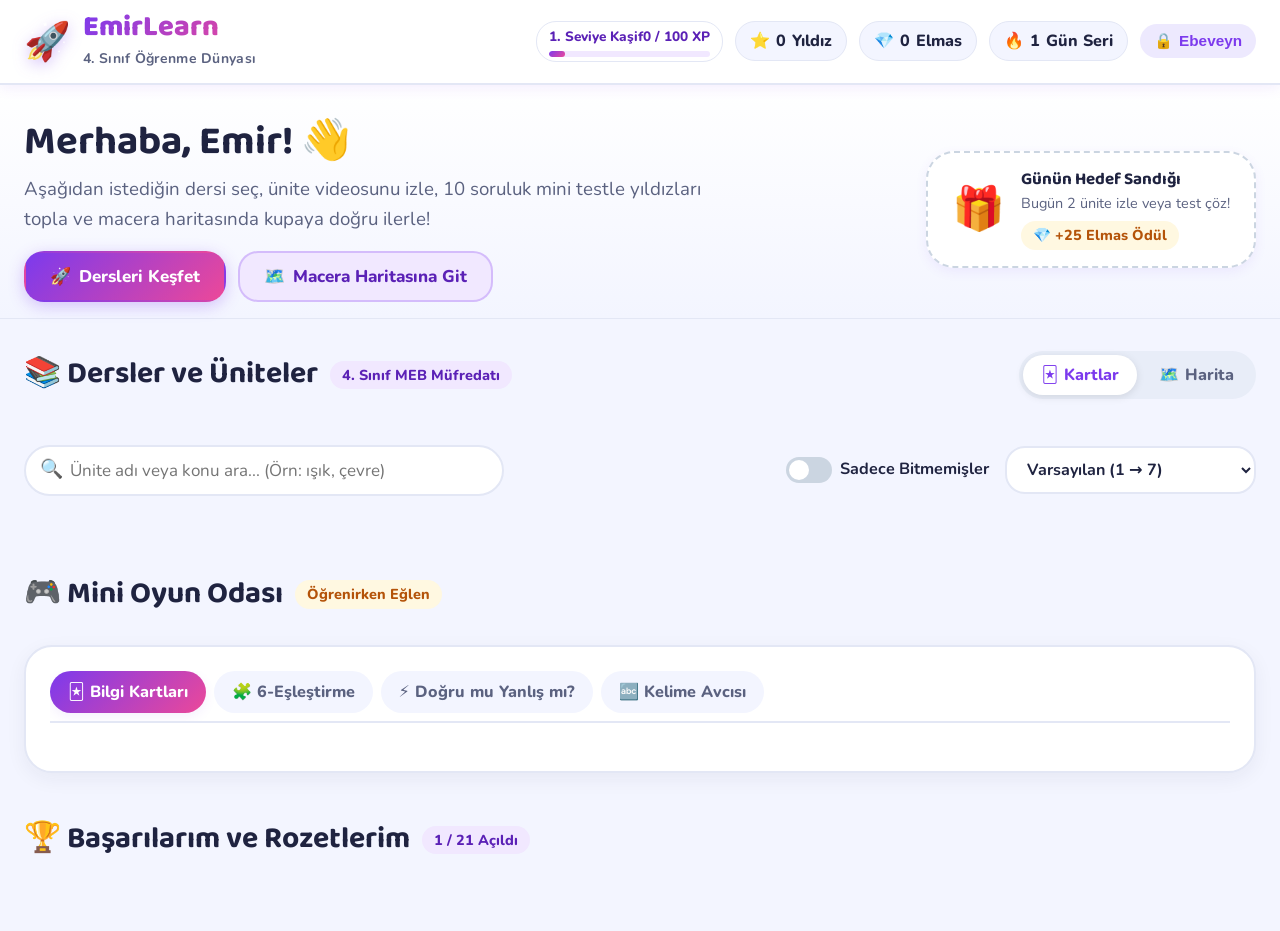
==== index.html @ d43d8d72 "emir" ====
<!DOCTYPE html>
<html lang="tr">
<head>
  <meta charset="UTF-8" />
  <meta name="viewport" content="width=device-width, initial-scale=1.0, viewport-fit=cover" />
  <meta name="description" content="EmirLearn — 4. Sınıf Türkçe Çocuk Eğitim Platformu. Sosyal Bilgiler, Türkçe, Matematik, Fen Bilimleri kapsamlı MEB ünite videoları, mini testler ve macera haritası." />
  <title>EmirLearn 🚀 — Emir'in Eğitim Dünyası</title>

  <!-- PWA Manifest & Renk -->
  <link rel="manifest" href="manifest.webmanifest" />
  <meta name="theme-color" content="#7C3AED" />

  <!-- Google Fonts: Baloo 2 (Başlıklar) & Nunito (Gövde) -->
  <link rel="preconnect" href="https://fonts.googleapis.com" />
  <link rel="preconnect" href="https://fonts.gstatic.com" crossorigin />
  <link href="https://fonts.googleapis.com/css2?family=Baloo+2:wght@600;700;800&family=Nunito:wght@400;600;700;800;900&display=swap" rel="stylesheet" />

  <!-- Tasarım Sistemi Stili -->
  <link rel="stylesheet" href="style.css" />
</head>
<body data-ders="sosyal">

  <!-- ======================================================================
       1. ÜST BAŞLIK (HEADER) & GAMIFICATION BAR
       ====================================================================== -->
  <header class="ana-header">
    <div class="header-govde">
      <!-- Logo -->
      <div class="logo-alani" onclick="window.scrollTo({top:0, behavior:'smooth'})" role="button" tabindex="0" aria-label="EmirLearn Ana Sayfa">
        <span class="logo-ikon">🚀</span>
        <div>
          <span class="logo-baslik">EmirLearn</span>
          <span class="logo-alt">4. Sınıf Öğrenme Dünyası</span>
        </div>
      </div>

      <!-- Gamification Durum Rozetleri -->
      <div class="header-istatistikler">
        <!-- Seviye & XP Çubuğu -->
        <div class="seviye-bar-kapsul" id="seviyeBarKapsul" title="Seviye İlerlemen">
          <div class="seviye-metin-satiri">
            <span id="seviyeUnvan">1. Seviye Kaşif</span>
            <span id="xpGosterge">0 / 100 XP</span>
          </div>
          <div class="seviye-bar-iz">
            <div class="seviye-bar-dolgu" id="seviyeBarDolgu" style="width: 10%;"></div>
          </div>
        </div>

        <!-- Yıldız Sayacı -->
        <div class="stat-kapsul" title="Kazanılan Toplam Yıldızlar">
          <span style="color:var(--altin);">⭐</span>
          <span id="toplamYildizSayisi">0</span>
          <span>Yıldız</span>
        </div>

        <!-- Elmas Sayacı -->
        <div class="stat-kapsul" title="Harcanabilir Elmaslar">
          <span>💎</span>
          <span id="toplamElmasSayisi">0</span>
          <span>Elmas</span>
        </div>

        <!-- Günlük Seri -->
        <div class="stat-kapsul" title="Günlük Çalışma Serisi">
          <span>🔥</span>
          <span id="gunlukSeriSayisi">1</span>
          <span>Gün Seri</span>
        </div>

        <!-- Ebeveyn Paneli Giriş Butonu -->
        <button class="ebeveyn-giris-btn" onclick="openParentModal()" title="Ebeveyn Kontrol Paneli" aria-label="Ebeveyn Paneli">
          <span>🔒</span>
          <span>Ebeveyn</span>
        </button>
      </div>
    </div>
  </header>

  <!-- ======================================================================
       2. HERO BÖLÜMÜ & GÜNLÜK HEDEF SANDIĞI
       ====================================================================== -->
  <section class="hero-alani">
    <div class="hero-govde">
      <div class="hero-metinler">
        <h1>Merhaba, <span id="cocukSelamAdi">Emir</span>! 👋</h1>
        <p>Aşağıdan istediğin dersi seç, ünite videosunu izle, 10 soruluk mini testle yıldızları topla ve macera haritasında kupaya doğru ilerle!</p>
        <div class="hero-aksiyonlar">
          <button class="btn btn-birincil" onclick="scollToUnitsSection()">
            <span>🚀</span> <span>Dersleri Keşfet</span>
          </button>
          <button class="btn btn-ikincil" onclick="toggleMapCardsView('harita')">
            <span>🗺️</span> <span>Macera Haritasına Git</span>
          </button>
        </div>
      </div>

      <!-- Günlük Hedef Sandığı -->
      <div class="gunluk-sandik-karti" onclick="claimDailyChest()" title="Günlük Hedef: 2 Ünite Tamamla!">
        <div class="sandik-ikon" id="sandikIkonu">🎁</div>
        <div class="sandik-bilgi">
          <h4>Günün Hedef Sandığı</h4>
          <p id="sandikDurumMetni">Bugün 2 ünite izle veya test çöz!</p>
          <div class="rozet rozet-altin" style="margin-top:6px;">
            <span>💎 +25 Elmas Ödül</span>
          </div>
        </div>
      </div>
    </div>
  </section>

  <!-- ======================================================================
       3. DERSLER VE ÜNİTELER BÖLÜMÜ (KARTLAR & MACERA HARİTASI)
       ====================================================================== -->
  <main class="dersler-bolumu" id="derslerBolumu">
    <!-- Başlık ve Görünüm Değiştirici (Segmented Control) -->
    <div class="bolum-baslik-satiri">
      <div class="baslik-sol">
        <h2>📚 Dersler ve Üniteler</h2>
        <span class="rozet rozet-marka">4. Sınıf MEB Müfredatı</span>
      </div>

      <!-- Görünüm Değiştirici: 🃏 Kartlar | 🗺️ Harita -->
      <div class="segment-kontrol" role="tablist" aria-label="Görünüm Seçici">
        <button class="segment-btn aktif" id="viewBtnKartlar" onclick="toggleMapCardsView('kartlar')" role="tab" aria-selected="true">
          <span>🃏</span> <span>Kartlar</span>
        </button>
        <button class="segment-btn" id="viewBtnHarita" onclick="toggleMapCardsView('harita')" role="tab" aria-selected="false">
          <span>🗺️</span> <span>Harita</span>
        </button>
      </div>
    </div>

    <!-- Filtreler ve Arama Satırı -->
    <div class="filtre-ve-arama-bari">
      <!-- Ders Filtre Çipleri (Eşit boy, yatay kaydırmalı) -->
      <div class="ders-cipleri-sarmal" id="dersCipleriSarmal" role="radiogroup" aria-label="Ders Seçimi">
        <!-- Dinamik JS çipleri eklenecek -->
      </div>

      <!-- Arama Kutusu, Bitmemişler Toggle'ı ve Sıralama -->
      <div class="arama-ve-ekstra-satir">
        <!-- Arama Kutusu (Türkçe Karakter Duyarsız) -->
        <div class="arama-kutusu-sarmal">
          <span class="arama-ikonu">🔍</span>
          <input type="text" id="aramaKutusu" class="arama-kutusu" placeholder="Ünite adı veya konu ara... (Örn: ışık, çevre)" aria-label="Ünite ara" oninput="handleSearchInput(this.value)" />
        </div>

        <div class="filtre-secenekleri-sag">
          <!-- "Sadece Bitmemişler" Toggle Anahtarı -->
          <label class="toggle-etiket" for="sadeceBitmemislerToggle">
            <span class="toggle-anahtar">
              <input type="checkbox" id="sadeceBitmemislerToggle" onchange="handleUnfinishedToggle(this.checked)" />
              <span class="toggle-kaydirak"></span>
            </span>
            <span>Sadece Bitmemişler</span>
          </label>

          <!-- Sıralama Seçici -->
          <select class="siralama-secici" id="siralamaSecici" onchange="handleSortChange(this.value)" aria-label="Sıralama">
            <option value="varsayilan">Varsayılan (1 → 7)</option>
            <option value="onerilen">Önerilen (Devam Edenler)</option>
          </select>
        </div>
      </div>
    </div>

    <!-- GÖRÜNÜM 1: ÜNİTE KARTLARI IZGARASI (GRID) -->
    <div class="unite-kartlari-grid" id="uniteKartlariGrid" role="region" aria-label="Ünite Kartları">
      <!-- JS createMasterUnitCard ile dinamik oluşturulur -->
    </div>

    <!-- Arama / Filtre Sonuçsuz Durumu (Boş Ekran) -->
    <div id="bosSonucAlani" style="display:none; text-align:center; padding:60px 20px; background:#FFFFFF; border-radius:var(--r-lg); border:2px dashed var(--cizgi);">
      <div style="font-size:4rem; margin-bottom:12px;">🦁</div>
      <h3 style="margin-bottom:8px;">Bu aramada ünite bulunamadı</h3>
      <p style="color:var(--metin-ikincil); margin-bottom:16px;">Başka bir kelime deneyebilir veya filtreleri temizleyebilirsin 🔍</p>
      <button class="btn btn-ikincil" onclick="resetFilters()">Filtreleri Temizle</button>
    </div>

    <!-- GÖRÜNÜM 2: MACERA HARİTASI (KOMUT 3 ÖĞRENME YOLU) -->
    <div class="macera-haritasi-kapsayici" id="maceraHaritasiKapsayici" style="display:none;" role="region" aria-label="Macera Haritası">
      <div id="haritaYolIcerik">
        <!-- SVG kıvrımlı yol ve 72px checkpointler JS ile oluşturulur -->
      </div>
      <!-- Erişilebilirlik Ekran Okuyucu Listesi -->
      <ol class="sr-only" id="haritaErisilebilirListe"></ol>
    </div>
  </main>

  <!-- ======================================================================
       4. OYUN ODASI BÖLÜMÜ (KOMUT 7 MİNİ OYUNLAR)
       ====================================================================== -->
  <section class="dersler-bolumu" id="oyunOdasiBolumu" style="padding-top:0;">
    <div class="bolum-baslik-satiri">
      <div class="baslik-sol">
        <h2>🎮 Mini Oyun Odası</h2>
        <span class="rozet rozet-altin">Öğrenirken Eğlen</span>
      </div>
    </div>

    <div class="oyun-odasi-kapsayici">
      <div class="oyun-sekmeleri" role="tablist">
        <button class="oyun-sekme-btn aktif" onclick="switchGameTab('flashcards')">🃏 Bilgi Kartları</button>
        <button class="oyun-sekme-btn" onclick="switchGameTab('matching')">🧩 6-Eşleştirme</button>
        <button class="oyun-sekme-btn" onclick="switchGameTab('blitz')">⚡ Doğru mu Yanlış mı?</button>
        <button class="oyun-sekme-btn" onclick="switchGameTab('word')">🔤 Kelime Avcısı</button>
      </div>

      <div id="oyunAlaniIcerik">
        <!-- Dinamik Oyun Arayüzü -->
      </div>
    </div>
  </section>

  <!-- ======================================================================
       5. ROZETLERİM BÖLÜMÜ (KOMUT 6 21 TOPLANABİLİR ROZET)
       ====================================================================== -->
  <section class="rozetler-bolumu" id="rozetlerBolumu">
    <div class="bolum-baslik-satiri">
      <div class="baslik-sol">
        <h2>🏆 Başarılarım ve Rozetlerim</h2>
        <span class="rozet rozet-marka"><span id="kazanilanRozetSayisi">1</span> / 21 Açıldı</span>
      </div>
    </div>
    <div class="rozetler-grid" id="rozetlerGrid">
      <!-- 21 rozet JS ile dinamik render edilir -->
    </div>
  </section>

  <!-- ======================================================================
       6. SİNEMA VİDEO MODALİ (KOMUT 4 SINIF / SİNEMA ATMOSFERİ)
       ====================================================================== -->
  <div id="sinemaModalBackdrop" class="sinema-modal-backdrop" onclick="handleSinemaBackdropClick(event)" role="dialog" aria-modal="true" aria-labelledby="sinemaBaslik">
    <div class="sinema-kart-konteyner" onclick="event.stopPropagation()">
      <!-- Nötr 48px Kapatma Butonu (Çarpı) -->
      <button class="sinema-kapat-butonu-48" onclick="closeSinemaModal()" title="Kapat (ESC)" aria-label="Videoyu Kapat">✕</button>

      <!-- Üst Bilgi Başlığı -->
      <div class="sinema-ust-bilgi">
        <span class="rozet rozet-ders" id="sinemaDersTag">Ders</span>
        <h3 id="sinemaBaslik">1. Ünite Master Videosu</h3>
      </div>

      <!-- Video Oynatıcı Alanı -->
      <div class="sinema-video-sarmal" id="sinemaVideoSarmal">
        <video id="sinemaVideoEl" class="sinema-video-el" playsinline preload="metadata">
          <source id="sinemaVideoSource" src="" type="video/mp4" />
          Tarayıcınız video oynatmayı desteklemiyor.
        </video>

        <!-- Video Hazırlanıyor Ekranı -->
        <div id="videoHazirlaniyorKutusu" style="display:none; position:absolute; inset:0; background:#0F172A; color:#FFFFFF; display:flex; flex-direction:column; align-items:center; justify-content:center; text-align:center; padding:24px;">
          <div style="font-size:3rem; margin-bottom:12px;">🎬</div>
          <h3>12-13 Dakikalık Kapsamlı Master Video Hazırlanıyor!</h3>
          <p style="color:#94A3B8; max-width:480px; margin-top:8px;">Bu ünitenin tüm konularını baştan sona anlatan MEB müfredatına tam uyumlu master video yakında burada olacak.</p>
        </div>
      </div>

      <!-- HTML5 Özel Video Kontrolleri -->
      <div class="ozel-video-kontrolleri" id="ozelVideoKontrolleri">
        <div class="video-ilerleme-hatti" id="videoIlerlemeHatti" onclick="handleVideoSeek(event)">
          <div class="video-ilerleme-dolu" id="videoIlerlemeDolu"></div>
        </div>

        <div class="video-buton-satiri">
          <div class="video-sol-kontroller">
            <button class="video-btn" id="btnVideoPlayPause" onclick="toggleVideoPlay()" title="Oynat / Duraklat (Boşluk)">▶</button>
            <button class="video-btn" onclick="seekVideoRelative(-10)" title="10 Saniye Geri (←)">↺ 10s</button>
            <button class="video-btn" onclick="seekVideoRelative(10)" title="10 Saniye İleri (→)">↻ 10s</button>
            <span class="video-zaman-gostergesi" id="videoZamanGostergesi">00:00 / 00:00</span>
          </div>

          <div class="video-sag-kontroller">
            <select class="video-hiz-secici" id="videoHizSecici" onchange="changeVideoSpeed(this.value)" title="Oynatma Hızı">
              <option value="0.75">0.75x</option>
              <option value="1.0" selected>1.0x</option>
              <option value="1.25">1.25x</option>
              <option value="1.5">1.5x</option>
            </select>
            <button class="video-btn" id="btnVideoMute" onclick="toggleVideoMute()" title="Sesi Aç / Kapat (M)">🔊</button>
            <button class="video-btn" onclick="toggleVideoFullscreen()" title="Tam Ekran (F)">⛶</button>
          </div>
        </div>
      </div>

      <!-- Bölüm Çipleri (📌 Bu videoda:) -->
      <div class="sinema-bolum-cipleri" id="sinemaBolumCipleri">
        <span class="bolum-etiket">📌 Bu videoda:</span>
        <div id="bolumCipleriListesi" style="display:flex; gap:6px;"></div>
      </div>

      <!-- 20 Dakika Göz Molası Uyarısı (Gerektiğinde Görünür) -->
      <div class="goz-molasi-uyarisi" id="gozMolasiUyarisi" style="display:none;">
        <span>👀 Emir, 20 dakikadır video izliyorsun! Gözlerini 20 saniye dinlendirmek için uzaklara bakmak ister misin?</span>
        <button class="btn btn-ucuncul" style="padding:4px 10px; min-height:32px;" onclick="dismissEyeBreak()">Tamam, Dinlendirdim</button>
      </div>

      <!-- %90 İzleme Eşiğinde Açılan "🎉 Şimdi Sıra Sende!" Aksiyon Paneli -->
      <div class="simdi-sira-sende-paneli" id="simdiSiraSendePaneli" style="display:none;">
        <div class="sira-sende-sol">
          <div style="font-size:2rem;">🎉</div>
          <div>
            <h4>Tebrikler Emir! Ünite Videosunu Tamamladın! (+20 XP)</h4>
            <p>Şimdi öğrendiklerini pekiştirmek için mini teste katıl ve yıldızları topla!</p>
          </div>
        </div>
        <div class="sira-sende-butonlar">
          <button class="btn btn-birincil" onclick="launchPostVideoQuiz()" style="background:linear-gradient(135deg, #10B981, #059669);">
            <span>⚡</span> <span>10 Soruluk Mini Test</span>
          </button>
          <button class="btn btn-ikincil" onclick="restartVideoPlay()">
            <span>↻</span> <span>Tekrar İzle</span>
          </button>
        </div>
      </div>

      <!-- İNTERAKTİF TEST VE QUIZ ALANI (Aynı modal içinde video bitince veya test butonuna basınca açılır) -->
      <div class="quiz-alani-sarmal" id="sinemaQuizAlani" style="display:none;">
        <!-- Segmentli 10 Soruluk İlerleme Çubuğu -->
        <div class="quiz-segmentli-bar" id="quizSegmentliBar">
          <!-- 10 nokta JS ile oluşturulur -->
        </div>

        <div style="display:flex; justify-content:space-between; align-items:center;">
          <span class="rozet rozet-ders" id="quizSoruSayacPill">Soru 1 / 10</span>
          <span class="rozet rozet-altin" id="quizPuanRozet">⭐ 0 Yıldız</span>
        </div>

        <!-- Aktif Soru Kartı -->
        <div class="quiz-soru-karti" id="quizAktifSoruKarti">
          <div class="soru-metin-alani" id="quizSoruMetni">Soru Yükleniyor...</div>

          <!-- Pixar 3D Soru Görseli (Varsa) -->
          <div id="quizGorselSarmal" style="display:none;">
            <img src="" id="quizPixarImg" alt="Soru Görseli" class="soru-pixar-gorsel" />
          </div>

          <!-- Çoktan Seçmeli Seçenekler (≥64px Kartlar) -->
          <div class="quiz-secenekler-grid" id="quizSeceneklerGrid"></div>

          <!-- "Kontrol Et" Buton Satırı -->
          <div class="quiz-onay-satiri">
            <button class="btn btn-birincil" id="btnQuizKontrolEt" onclick="confirmSelectedOption()" disabled>
              <span>✓</span> <span>Kontrol Et</span>
            </button>
          </div>

          <!-- Pedagojik Sesli ve Yazılı Geri Bildirim Bandı -->
          <div class="pedagojik-geribildirim-bandi" id="quizGeriBildirimBandi" style="display:none;">
            <div class="geribildirim-baslik-satiri">
              <strong id="geribildirimBaslik">Harika Bildin! 🎉</strong>
              <div class="ses-dalgasi-kutusu" id="sesDalgasiKutusu" style="display:none;" title="Öğretmen Açıklıyor">
                <span class="ses-dalgasi-cubuk"></span>
                <span class="ses-dalgasi-cubuk"></span>
                <span class="ses-dalgasi-cubuk"></span>
              </div>
            </div>
            <p class="geribildirim-aciklama" id="geribildirimAciklamaMetni">Gerekçeli açıklama metni...</p>
            <div style="display:flex; justify-content:flex-end; margin-top:8px;">
              <button class="btn btn-birincil" onclick="nextQuizStep()">Sonraki Soru →</button>
            </div>
          </div>
        </div>

        <!-- Test Sonuç & Skor Ekranı -->
        <div class="quiz-skor-karti" id="quizSonucSkorKarti" style="display:none;">
          <div class="skor-kupasi">🏆</div>
          <h2 id="skorKartiBaslik">Muhteşemsin Emir!</h2>
          <p id="skorKartiOzet" style="font-size:1.1rem; color:var(--metin-ikincil);">10 sorudan 10 tanesini doğru bildin!</p>
          
          <div class="yildiz-odulleri-satiri" id="skorYildizDizisi">
            <span class="yildiz-parlak">⭐</span>
            <span class="yildiz-parlak">⭐</span>
            <span class="yildiz-parlak">⭐</span>
          </div>

          <div style="display:flex; gap:12px; margin-top:12px; flex-wrap:wrap; justify-content:center;">
            <div class="rozet rozet-altin" style="font-size:1rem; padding:8px 16px;">
              <span>⭐ +<span id="odulYildizSayisi">10</span> Yıldız</span>
            </div>
            <div class="rozet rozet-marka" style="font-size:1rem; padding:8px 16px;">
              <span>💎 +<span id="odulElmasSayisi">20</span> Elmas</span>
            </div>
          </div>

          <div style="display:flex; gap:12px; margin-top:20px; flex-wrap:wrap; justify-content:center;">
            <button class="btn btn-birincil" id="btnYanlislariTekrarCoz" onclick="retryQuizWrongOnly()" style="display:none;">
              <span>🔁</span> <span>Yanlışlarımı Tekrar Çöz</span>
            </button>
            <button class="btn btn-ikincil" onclick="restartFullQuiz()">
              <span>↻</span> <span>Testi Baştan Çöz</span>
            </button>
            <button class="btn btn-ucuncul" onclick="closeSinemaModal()">
              <span>✕</span> <span>Tamamla ve Kapat</span>
            </button>
          </div>
        </div>
      </div>
    </div>
  </div>

  <!-- ======================================================================
       7. EBEVEYN KONTROL PANELİ MODALİ (KOMUT 8)
       ====================================================================== -->
  <div id="ebeveynModalBackdrop" class="ebeveyn-modal-backdrop" style="display:none;" onclick="handleParentBackdropClick(event)">
    <div class="ebeveyn-panel-kart" onclick="event.stopPropagation()">
      <button class="sinema-kapat-butonu-48" onclick="closeParentModal()" title="Kapat">✕</button>

      <!-- PIN Giriş Ekranı -->
      <div id="ebeveynPinEkrani" class="pin-giris-sarmal">
        <div style="font-size:3rem;">🔒</div>
        <h3>Ebeveyn Kontrol Girişi</h3>
        <p style="color:var(--metin-ikincil); font-size:0.9rem;">Lütfen 4 haneli ebeveyn güvenlik şifresini tuşlayın (Varsayılan: 1234):</p>
        
        <div class="pin-noktalar-satiri">
          <div class="pin-nokta" id="pinNokta1"></div>
          <div class="pin-nokta" id="pinNokta2"></div>
          <div class="pin-nokta" id="pinNokta3"></div>
          <div class="pin-nokta" id="pinNokta4"></div>
        </div>

        <div class="pin-tus-takimi">
          <button class="pin-tus" onclick="handlePinKey('1')">1</button>
          <button class="pin-tus" onclick="handlePinKey('2')">2</button>
          <button class="pin-tus" onclick="handlePinKey('3')">3</button>
          <button class="pin-tus" onclick="handlePinKey('4')">4</button>
          <button class="pin-tus" onclick="handlePinKey('5')">5</button>
          <button class="pin-tus" onclick="handlePinKey('6')">6</button>
          <button class="pin-tus" onclick="handlePinKey('7')">7</button>
          <button class="pin-tus" onclick="handlePinKey('8')">8</button>
          <button class="pin-tus" onclick="handlePinKey('9')">9</button>
          <button class="pin-tus" onclick="clearPinKey()">C</button>
          <button class="pin-tus" onclick="handlePinKey('0')">0</button>
          <button class="pin-tus" onclick="submitPin()">✓</button>
        </div>
        <p id="pinHataMesaji" style="color:var(--yumusak-hata); font-weight:700; font-size:0.85rem; display:none;">Hatalı PIN! Lütfen tekrar deneyin.</p>
      </div>

      <!-- Ebeveyn Yönetim Paneli (Giriş Başarılı Olduğunda Açılır) -->
      <div id="ebeveynPanelIcerik" style="display:none;">
        <div style="display:flex; justify-content:space-between; align-items:center; margin-bottom:16px;">
          <h2>📊 Ebeveyn Gelişim Raporu</h2>
          <button class="btn btn-ikincil" onclick="window.print()">🖨️ A4 Karne Yazdır</button>
        </div>

        <!-- Dairesel Ders İlerleme Halkaları -->
        <h4 style="margin-top:16px;">Ders Tamamlama Oranları</h4>
        <div class="ders-halkalari-grid" id="ebeveynDersHalkalari">
          <!-- JS ile doldurulur -->
        </div>

        <!-- Haftalık Çalışma Süresi Grafiği -->
        <h4 style="margin-top:20px;">Haftalık Çalışma Süresi (Dakika)</h4>
        <div class="haftalik-grafik-kutusu" id="haftalikGrafikKutusu">
          <!-- SVG Çubuk Grafik -->
        </div>

        <!-- Pekiştirilebilir Konular Listesi -->
        <h4 style="margin-top:20px;">💡 Pekiştirilebilir Konular (Yanlış Yapılanlar)</h4>
        <div id="pekistirilecekKonularListesi" style="margin-top:8px;">
          <!-- JS ile doldurulur -->
        </div>

        <!-- Süre & Güvenlik Ayarları -->
        <h4 style="margin-top:24px;">⚙️ Ekran Süresi ve Güvenlik Ayarları</h4>
        <div style="display:flex; flex-direction:column; gap:12px; margin-top:8px; background:var(--zemin); padding:16px; border-radius:var(--r-md);">
          <label style="display:flex; justify-content:space-between; align-items:center; font-weight:700;">
            <span>Günlük Süre Sınırı:</span>
            <select id="selectSureSiniri" onchange="updateParentSetting('sureSiniri', this.value)" style="padding:6px 12px; border-radius:var(--r-sm); border:1px solid var(--cizgi);">
              <option value="30">30 Dakika</option>
              <option value="45" selected>45 Dakika</option>
              <option value="60">60 Dakika</option>
              <option value="90">90 Dakika</option>
              <option value="0">Sınırsız</option>
            </select>
          </label>

          <label style="display:flex; justify-content:space-between; align-items:center; font-weight:700;">
            <span>Göz Molası Aralığı:</span>
            <select id="selectMolaAraligi" onchange="updateParentSetting('molaAraligi', this.value)" style="padding:6px 12px; border-radius:var(--r-sm); border:1px solid var(--cizgi);">
              <option value="15">Her 15 Dakikada Bir</option>
              <option value="20" selected>Her 20 Dakikada Bir</option>
              <option value="30">Her 30 Dakikada Bir</option>
            </select>
          </label>

          <label style="display:flex; justify-content:space-between; align-items:center; font-weight:700;">
            <span>Sırayla Açma Modu (Önceki ünite bitmeden sonraki kilitli):</span>
            <input type="checkbox" id="checkSiraylaAc" onchange="updateParentSetting('siraylaAc', this.checked)" />
          </label>
        </div>

        <!-- İlerleme Yedekle / Geri Yükle -->
        <div style="display:flex; gap:12px; margin-top:20px;">
          <button class="btn btn-ucuncul" onclick="exportProgressJSON()">💾 İlerlemeyi Yedekle (JSON)</button>
          <button class="btn btn-ucuncul" onclick="importProgressJSON()">📂 Yedekten Yükle</button>
        </div>
      </div>
    </div>
  </div>

  <!-- ======================================================================
       8. MOBİL ALT GEZİNTİ ÇUBUĞU (KOMUT 9: 56PX THUMB-FRIENDLY)
       ====================================================================== -->
  <nav class="mobil-alt-bar" role="navigation" aria-label="Mobil Gezinti Menüsü">
    <button class="mobil-bar-ogesi aktif" onclick="navigateToSection('dersler')" aria-label="Ana Sayfa">
      <span class="mobil-bar-ikon">🏠</span>
      <span>Dersler</span>
    </button>
    <button class="mobil-bar-ogesi" onclick="toggleMapCardsView('harita')" aria-label="Macera Haritası">
      <span class="mobil-bar-ikon">🗺️</span>
      <span>Harita</span>
    </button>
    <button class="mobil-bar-ogesi" onclick="navigateToSection('oyunlar')" aria-label="Oyun Odası">
      <span class="mobil-bar-ikon">🎮</span>
      <span>Oyunlar</span>
    </button>
    <button class="mobil-bar-ogesi" onclick="navigateToSection('rozetler')" aria-label="Başarılar">
      <span class="mobil-bar-ikon">🏆</span>
      <span>Rozetler</span>
    </button>
    <button class="mobil-bar-ogesi" onclick="openParentModal()" aria-label="Ebeveyn">
      <span class="mobil-bar-ikon">⚙️</span>
      <span>Ebeveyn</span>
    </button>
  </nav>

  <!-- Canvas Konfeti Katmanı -->
  <canvas id="konfetiKanvas" style="position:fixed; inset:0; pointer-events:none; z-index:9999; display:none;"></canvas>

  <!-- ======================================================================
       9. JAVASCRIPT BAĞLANTILARI & SERVICE WORKER
       ====================================================================== -->
  <script src="data/master-units-data.js"></script>
  <script src="data/unit-quizzes-data.js"></script>
  <script src="app.js"></script>

  <script>
    // PWA Service Worker Kaydı
    if ('serviceWorker' in navigator) {
      window.addEventListener('load', () => {
        navigator.serviceWorker.register('./sw.js').catch(() => {});
      });
    }
  </script>
</body>
</html>
---- style.css ----
/* ==========================================================================
   EmirLearn — 4. Sınıf Türkçe Çocuk Eğitim Platformu Tasarım Sistemi
   Tasarım Değişkenleri, Tipografi, Bileşenler, Modüller ve PWA Stilleri
   ========================================================================== */

/* --------------------------------------------------------------------------
   1. CSS DEĞİŞKENLERİ (:root) & TEMALAR
   -------------------------------------------------------------------------- */
:root {
  /* Marka Renkleri */
  --marka: #7C3AED;
  --marka-koyu: #5B21B6;
  --marka-acik: #F1E8FF;
  --marka-gradyan: linear-gradient(135deg, #7C3AED, #EC4899);

  /* Zemin ve Metin Renkleri */
  --zemin: #F3F5FF;
  --kart: #FFFFFF;
  --metin: #1F2340;
  --metin-ikincil: #5B6280;
  --cizgi: #E3E7F5;

  /* Sabit Ders Renkleri (Varsayılan: Sosyal) */
  --ders-ana: #FF9F1C;
  --ders-koyu: #B45309;
  --ders-acik: #FFF3E0;

  /* Durum Renkleri */
  --basari: #16A34A;
  --yumusak-hata: #FB7185;
  --altin: #FFC83D;

  /* Ölçüler & Köşe Yuvarlaklıkları */
  --r-sm: 12px;
  --r-md: 20px;
  --r-lg: 28px;
  --r-full: 999px;

  /* Boşluk Ölçeği */
  --s-4: 4px;
  --s-8: 8px;
  --s-12: 12px;
  --s-16: 16px;
  --s-24: 24px;
  --s-32: 32px;
  --s-48: 48px;

  /* Yumuşak Renkli Gölgeler */
  --golge-sm: 0 4px 12px rgba(124, 58, 237, 0.08);
  --golge-md: 0 8px 24px rgba(124, 58, 237, 0.12);
  --golge-lg: 0 16px 40px rgba(124, 58, 237, 0.18);
  --golge-kart: 0 6px 20px rgba(31, 35, 64, 0.06);

  /* Geçişler */
  --gecis-hizli: 150ms ease;
  --gecis-normal: 250ms cubic-bezier(0.4, 0, 0.2, 1);

  /* Tipografi */
  --font-baslik: 'Baloo 2', ui-rounded, 'Segoe UI', system-ui, -apple-system, sans-serif;
  --font-govde: 'Nunito', ui-rounded, 'Segoe UI', system-ui, -apple-system, sans-serif;
}

/* Ders Teması Özelleştirmeleri (data-ders özniteliği) */
[data-ders="sosyal"],
.ders-tema-sosyal {
  --ders-ana: #FF9F1C;
  --ders-koyu: #B45309;
  --ders-acik: #FFF3E0;
}

[data-ders="turkce"],
.ders-tema-turkce {
  --ders-ana: #F43F5E;
  --ders-koyu: #BE123C;
  --ders-acik: #FFE4E9;
}

[data-ders="matematik"],
.ders-tema-matematik {
  --ders-ana: #3B82F6;
  --ders-koyu: #1D4ED8;
  --ders-acik: #E0EDFF;
}

[data-ders="fen"],
.ders-tema-fen {
  --ders-ana: #10B981;
  --ders-koyu: #047857;
  --ders-acik: #DDF8EC;
}

/* --------------------------------------------------------------------------
   2. TEMEL SIFIRLAMA & TİPOGRAFİ
   -------------------------------------------------------------------------- */
*, *::before, *::after {
  box-sizing: border-box;
  margin: 0;
  padding: 0;
}

html {
  font-size: 17px;
  scroll-behavior: smooth;
  -webkit-text-size-adjust: 100%;
}

body {
  font-family: var(--font-govde);
  font-size: 1rem;
  line-height: 1.6;
  color: var(--metin);
  background-color: var(--zemin);
  min-height: 100vh;
  display: flex;
  flex-direction: column;
  overflow-x: hidden;
}

h1, h2, h3, h4, h5, h6 {
  font-family: var(--font-baslik);
  font-weight: 700;
  line-height: 1.25;
  color: var(--metin);
}

h1 { font-size: 40px; }
h2 { font-size: 30px; }
h3 { font-size: 22px; }
h4 { font-size: 18px; }

p {
  margin-bottom: var(--s-8);
  font-size: 1rem;
  color: var(--metin);
}

a {
  color: var(--marka);
  text-decoration: none;
  transition: color var(--gecis-hizli);
}

img, video {
  max-width: 100%;
  display: block;
}

/* Erişilebilir Odak Halkası (:focus-visible) */
:focus-visible {
  outline: 3px solid var(--marka);
  outline-offset: 2px;
  border-radius: var(--r-sm);
}

/* --------------------------------------------------------------------------
   3. TEK TİP BİLEŞENLER (BUTONLAR, ROZETLER, KARTLAR)
   -------------------------------------------------------------------------- */

/* Buton Ailesi — min yükseklik 48px, dokunmatik dostu */
.btn {
  display: inline-flex;
  align-items: center;
  justify-content: center;
  gap: var(--s-8);
  min-height: 48px;
  padding: var(--s-12) var(--s-24);
  font-family: var(--font-govde);
  font-size: 1rem;
  font-weight: 800;
  border-radius: var(--r-md);
  border: 2px solid transparent;
  cursor: pointer;
  user-select: none;
  text-align: center;
  transition: transform var(--gecis-hizli), box-shadow var(--gecis-hizli), background var(--gecis-hizli);
}

.btn:hover:not(:disabled) {
  transform: translateY(-2px);
}

.btn:active:not(:disabled) {
  transform: scale(0.97);
}

.btn:disabled {
  opacity: 0.55;
  cursor: not-allowed;
  transform: none;
}

/* Birincil Buton: Gradyan dolgulu */
.btn-birincil {
  background: var(--marka-gradyan);
  color: #FFFFFF;
  box-shadow: 0 4px 16px rgba(124, 58, 237, 0.28);
}
.btn-birincil:hover:not(:disabled) {
  box-shadow: 0 8px 24px rgba(124, 58, 237, 0.40);
}

/* İkincil Buton: Açık zemin + yumuşak çerçeve */
.btn-ikincil {
  background: var(--marka-acik);
  color: var(--marka-koyu);
  border-color: rgba(124, 58, 237, 0.25);
}
.btn-ikincil:hover:not(:disabled) {
  background: #E9DCFF;
  border-color: var(--marka);
}

/* Üçüncül Buton: Yalnız metin */
.btn-ucuncul {
  background: transparent;
  color: var(--metin-ikincil);
}
.btn-ucuncul:hover:not(:disabled) {
  background: rgba(31, 35, 64, 0.05);
  color: var(--metin);
}

/* Ders Renkli Birincil Buton */
.btn-ders {
  background: var(--ders-ana);
  color: #FFFFFF;
  box-shadow: 0 4px 14px rgba(0, 0, 0, 0.12);
}
.btn-ders:hover:not(:disabled) {
  filter: brightness(1.08);
}

/* Rozetler (Pills) */
.rozet {
  display: inline-flex;
  align-items: center;
  gap: var(--s-4);
  padding: 4px 12px;
  font-family: var(--font-govde);
  font-size: 0.85rem;
  font-weight: 800;
  border-radius: var(--r-full);
  line-height: 1.4;
}

.rozet-marka {
  background: var(--marka-acik);
  color: var(--marka-koyu);
}

.rozet-ders {
  background: var(--ders-acik);
  color: var(--ders-koyu);
  border: 1px solid rgba(0, 0, 0, 0.06);
}

.rozet-altin {
  background: #FFF8E1;
  color: #B45309;
}

.rozet-basari {
  background: #DDF8EC;
  color: var(--basari);
}

/* Segmented Kontrol (Kartlar | Harita) */
.segment-kontrol {
  display: inline-flex;
  background: #E8EDF8;
  padding: 4px;
  border-radius: var(--r-full);
  gap: 4px;
}

.segment-btn {
  display: inline-flex;
  align-items: center;
  gap: 6px;
  padding: 8px 18px;
  font-family: var(--font-govde);
  font-size: 0.95rem;
  font-weight: 800;
  color: var(--metin-ikincil);
  background: transparent;
  border: none;
  border-radius: var(--r-full);
  cursor: pointer;
  transition: all var(--gecis-hizli);
  min-height: 40px;
}

.segment-btn.aktif {
  background: #FFFFFF;
  color: var(--marka);
  box-shadow: 0 2px 8px rgba(0, 0, 0, 0.1);
}

/* --------------------------------------------------------------------------
   4. ÜST BAŞLIK (HEADER) & GAMIFICATION BAR
   -------------------------------------------------------------------------- */
.ana-header {
  background: #FFFFFF;
  border-bottom: 2px solid var(--cizgi);
  position: sticky;
  top: 0;
  z-index: 100;
  box-shadow: var(--golge-sm);
}

.header-govde {
  max-width: 1280px;
  margin: 0 auto;
  padding: var(--s-12) var(--s-24);
  display: flex;
  align-items: center;
  justify-content: space-between;
  gap: var(--s-16);
}

.logo-alani {
  display: flex;
  align-items: center;
  gap: var(--s-12);
  cursor: pointer;
}

.logo-ikon {
  font-size: 2.2rem;
  line-height: 1;
  filter: drop-shadow(0 4px 8px rgba(124, 58, 237, 0.3));
  transition: transform var(--gecis-normal);
}
.logo-alani:hover .logo-ikon {
  transform: rotate(15deg) scale(1.1);
}

.logo-baslik {
  font-family: var(--font-baslik);
  font-size: 1.7rem;
  font-weight: 800;
  background: var(--marka-gradyan);
  -webkit-background-clip: text;
  -webkit-text-fill-color: transparent;
  display: block;
  line-height: 1.1;
}

.logo-alt {
  font-size: 0.82rem;
  font-weight: 700;
  color: var(--metin-ikincil);
  letter-spacing: 0.3px;
}

/* Gamification İstatistikleri (Seviye, XP, Yıldız, Elmas, Seri) */
.header-istatistikler {
  display: flex;
  align-items: center;
  gap: var(--s-12);
  flex-wrap: wrap;
}

.stat-kapsul {
  display: flex;
  align-items: center;
  gap: 6px;
  background: var(--zemin);
  border: 1px solid var(--cizgi);
  padding: 6px 14px;
  border-radius: var(--r-full);
  font-weight: 800;
  font-size: 0.95rem;
  color: var(--metin);
  min-height: 40px;
  cursor: default;
  transition: transform var(--gecis-hizli);
}
.stat-kapsul:hover {
  transform: translateY(-1px);
}

.seviye-bar-kapsul {
  display: flex;
  flex-direction: column;
  gap: 3px;
  min-width: 140px;
  background: #FFFFFF;
  padding: 4px 12px;
  border-radius: var(--r-md);
  border: 1px solid var(--cizgi);
}

.seviye-metin-satiri {
  display: flex;
  justify-content: space-between;
  font-size: 0.8rem;
  font-weight: 800;
  color: var(--marka-koyu);
}

.seviye-bar-iz {
  width: 100%;
  height: 6px;
  background: var(--marka-acik);
  border-radius: var(--r-full);
  overflow: hidden;
}

.seviye-bar-dolgu {
  height: 100%;
  background: var(--marka-gradyan);
  border-radius: var(--r-full);
  transition: width 0.4s ease;
}

.ebeveyn-giris-btn {
  background: #EDE9FE;
  color: var(--marka);
  border: none;
  padding: 8px 14px;
  border-radius: var(--r-full);
  font-weight: 800;
  font-size: 0.9rem;
  cursor: pointer;
  display: flex;
  align-items: center;
  gap: 6px;
  transition: all var(--gecis-hizli);
}
.ebeveyn-giris-btn:hover {
  background: var(--marka);
  color: #FFFFFF;
}

/* --------------------------------------------------------------------------
   5. HERO BÖLÜMÜ & GÜNLÜK HEDEF SANDIĞI
   -------------------------------------------------------------------------- */
.hero-alani {
  background: linear-gradient(180deg, #FFFFFF 0%, var(--zemin) 100%);
  padding: var(--s-32) var(--s-24) var(--s-16);
  border-bottom: 1px solid var(--cizgi);
}

.hero-govde {
  max-width: 1280px;
  margin: 0 auto;
  display: grid;
  grid-template-columns: 1fr auto;
  gap: var(--s-24);
  align-items: center;
}

.hero-metinler h1 {
  margin-bottom: var(--s-8);
  color: var(--metin);
}

.hero-metinler p {
  font-size: 1.1rem;
  color: var(--metin-ikincil);
  max-width: 680px;
  margin-bottom: var(--s-16);
}

.hero-aksiyonlar {
  display: flex;
  gap: var(--s-12);
  flex-wrap: wrap;
}

.gunluk-sandik-karti {
  background: #FFFFFF;
  border: 2px dashed #CBD5E1;
  border-radius: var(--r-lg);
  padding: var(--s-16) var(--s-24);
  display: flex;
  align-items: center;
  gap: var(--s-16);
  box-shadow: var(--golge-sm);
  cursor: pointer;
  transition: all var(--gecis-hizli);
}
.gunluk-sandik-karti:hover {
  border-color: var(--altin);
  transform: translateY(-2px);
  box-shadow: 0 8px 24px rgba(255, 200, 61, 0.25);
}

.sandik-ikon {
  font-size: 2.5rem;
  animation: sandikSalla 3s infinite ease-in-out;
}
@keyframes sandikSalla {
  0%, 100% { transform: rotate(0deg); }
  10%, 30% { transform: rotate(-8deg); }
  20%, 40% { transform: rotate(8deg); }
  50% { transform: rotate(0deg); }
}

.sandik-bilgi h4 {
  font-size: 1rem;
  margin-bottom: 2px;
}
.sandik-bilgi p {
  font-size: 0.85rem;
  color: var(--metin-ikincil);
  margin: 0;
}

/* --------------------------------------------------------------------------
   6. DERSLER, FİLTRELER VE ARAMA
   -------------------------------------------------------------------------- */
.dersler-bolumu {
  max-width: 1280px;
  margin: 0 auto;
  padding: var(--s-32) var(--s-24) var(--s-48);
  width: 100%;
}

.bolum-baslik-satiri {
  display: flex;
  align-items: center;
  justify-content: space-between;
  flex-wrap: wrap;
  gap: var(--s-16);
  margin-bottom: var(--s-24);
}

.baslik-sol {
  display: flex;
  align-items: center;
  gap: var(--s-12);
}

.filtre-ve-arama-bari {
  display: flex;
  flex-direction: column;
  gap: var(--s-16);
  margin-bottom: var(--s-32);
}

/* Ders Filtre Çipleri */
.ders-cipleri-sarmal {
  display: flex;
  align-items: center;
  gap: var(--s-12);
  overflow-x: auto;
  padding-bottom: 6px;
  scroll-snap-type: x mandatory;
  -webkit-overflow-scrolling: touch;
}

.ders-cipleri-sarmal::-webkit-scrollbar {
  height: 6px;
}
.ders-cipleri-sarmal::-webkit-scrollbar-thumb {
  background: #CBD5E1;
  border-radius: 999px;
}

.ders-cipi {
  flex-shrink: 0;
  scroll-snap-align: start;
  min-height: 48px;
  padding: var(--s-8) var(--s-24);
  border-radius: var(--r-full);
  background: #FFFFFF;
  border: 2px solid var(--cizgi);
  color: var(--metin);
  font-family: var(--font-govde);
  font-size: 1rem;
  font-weight: 800;
  display: inline-flex;
  align-items: center;
  gap: var(--s-8);
  cursor: pointer;
  transition: all var(--gecis-hizli);
}

.ders-cipi:hover {
  transform: translateY(-2px);
  border-color: #CBD5E1;
}

.ders-cipi.aktif {
  background: var(--ders-ana);
  color: #FFFFFF;
  border-color: var(--ders-ana);
  box-shadow: 0 4px 14px rgba(0, 0, 0, 0.15);
}

.ders-sayac {
  background: rgba(0, 0, 0, 0.08);
  padding: 2px 8px;
  border-radius: var(--r-full);
  font-size: 0.85rem;
}
.ders-cipi.aktif .ders-sayac {
  background: rgba(255, 255, 255, 0.28);
  color: #FFFFFF;
}

/* Arama ve Ekstra Filtreler Satırı */
.arama-ve-ekstra-satir {
  display: flex;
  align-items: center;
  justify-content: space-between;
  flex-wrap: wrap;
  gap: var(--s-16);
}

.arama-kutusu-sarmal {
  position: relative;
  flex: 1;
  min-width: 260px;
  max-width: 480px;
}

.arama-kutusu {
  width: 100%;
  min-height: 48px;
  padding: var(--s-12) var(--s-16) var(--s-12) 44px;
  font-family: var(--font-govde);
  font-size: 1rem;
  color: var(--metin);
  background: #FFFFFF;
  border: 2px solid var(--cizgi);
  border-radius: var(--r-full);
  outline: none;
  transition: border-color var(--gecis-hizli), box-shadow var(--gecis-hizli);
}
.arama-kutusu:focus {
  border-color: var(--marka);
  box-shadow: 0 0 0 3px rgba(124, 58, 237, 0.15);
}

.arama-ikonu {
  position: absolute;
  left: 16px;
  top: 50%;
  transform: translateY(-50%);
  color: var(--metin-ikincil);
  font-size: 1.1rem;
  pointer-events: none;
}

.filtre-secenekleri-sag {
  display: flex;
  align-items: center;
  gap: var(--s-16);
  flex-wrap: wrap;
}

/* Toggle Switch (Sadece bitmemişler) */
.toggle-etiket {
  display: inline-flex;
  align-items: center;
  gap: var(--s-8);
  font-weight: 700;
  font-size: 0.95rem;
  cursor: pointer;
  user-select: none;
}

.toggle-anahtar {
  position: relative;
  display: inline-block;
  width: 46px;
  height: 26px;
}
.toggle-anahtar input {
  opacity: 0;
  width: 0;
  height: 0;
}
.toggle-kaydirak {
  position: absolute;
  cursor: pointer;
  top: 0; left: 0; right: 0; bottom: 0;
  background-color: #CBD5E1;
  border-radius: 999px;
  transition: 0.25s;
}
.toggle-kaydirak:before {
  position: absolute;
  content: "";
  height: 20px;
  width: 20px;
  left: 3px;
  bottom: 3px;
  background-color: white;
  border-radius: 50%;
  transition: 0.25s;
}
.toggle-anahtar input:checked + .toggle-kaydirak {
  background-color: var(--marka);
}
.toggle-anahtar input:checked + .toggle-kaydirak:before {
  transform: translateX(20px);
}

/* Sıralama Seçicisi */
.siralama-secici {
  min-height: 48px;
  padding: 0 var(--s-16);
  border-radius: var(--r-md);
  border: 2px solid var(--cizgi);
  background: #FFFFFF;
  font-family: var(--font-govde);
  font-size: 0.95rem;
  font-weight: 700;
  color: var(--metin);
  cursor: pointer;
  outline: none;
}
.siralama-secici:focus {
  border-color: var(--marka);
}

/* --------------------------------------------------------------------------
   7. ÜNİTE KARTLARI IZGARASI (KOMUT 2 STANDARDI)
   -------------------------------------------------------------------------- */
.unite-kartlari-grid {
  display: grid;
  grid-template-columns: repeat(auto-fill, minmax(320px, 1fr));
  gap: var(--s-24);
  width: 100%;
}

/* Ünite Kartı */
.unite-karti {
  background: var(--kart);
  border-radius: var(--r-lg);
  border: 2px solid transparent;
  box-shadow: var(--golge-kart);
  display: flex;
  flex-direction: column;
  overflow: hidden;
  position: relative;
  transition: transform var(--gecis-normal), box-shadow var(--gecis-normal), border-color var(--gecis-normal);
  cursor: pointer;
  height: 100%; /* Eşit yükseklik */
  animation: kartBelir 0.3s cubic-bezier(0.4, 0, 0.2, 1) both;
}

@keyframes kartBelir {
  from {
    opacity: 0;
    transform: translateY(12px);
  }
  to {
    opacity: 1;
    transform: translateY(0);
  }
}

.unite-karti:hover,
.unite-karti:focus-within {
  transform: translateY(-6px);
  box-shadow: 0 12px 32px rgba(124, 58, 237, 0.15);
  border-color: var(--ders-ana);
}

.unite-karti.tamamlandi {
  border-color: var(--altin);
  box-shadow: 0 8px 24px rgba(255, 200, 61, 0.2);
}

/* Kart Kapak Bölümü (16:9 Sabit Oran) */
.kart-kapak {
  position: relative;
  width: 100%;
  aspect-ratio: 16 / 9;
  background: linear-gradient(135deg, var(--ders-ana), var(--ders-koyu));
  overflow: hidden;
  display: flex;
  align-items: center;
  justify-content: center;
}

/* Gerçek Küçük Resim Görseli (Varsa net, soluklaştırmasız) */
.kart-kapak-gorseli {
  position: absolute;
  inset: 0;
  width: 100%;
  height: 100%;
  object-fit: cover;
  transition: transform 0.3s ease;
}
.unite-karti:hover .kart-kapak-gorseli {
  transform: scale(1.04);
}

/* Arka Plandaki Dev Ünite Numarası Filigranı */
.kart-filigran-no {
  position: absolute;
  right: -10px;
  bottom: -25px;
  font-family: var(--font-baslik);
  font-size: 130px;
  font-weight: 900;
  color: rgba(255, 255, 255, 0.18);
  pointer-events: none;
  user-select: none;
  line-height: 1;
}

/* Kart Kapak Üstü Rozeti (Sol Üst: TEK ROZET) */
.kart-rozet-sol-ust {
  position: absolute;
  top: 12px;
  left: 12px;
  background: rgba(15, 23, 42, 0.75);
  backdrop-filter: blur(8px);
  color: #FFFFFF;
  padding: 4px 10px;
  border-radius: var(--r-full);
  font-size: 0.8rem;
  font-weight: 800;
  z-index: 2;
  display: inline-flex;
  align-items: center;
  gap: 4px;
}

/* Kart Kapak Süre Rozeti (Sağ Alt: SÜRE KARTTA YALNIZCA BURADA!) */
.kart-sure-sag-alt {
  position: absolute;
  right: 12px;
  bottom: 12px;
  background: rgba(15, 23, 42, 0.85);
  backdrop-filter: blur(8px);
  color: #FFFFFF;
  padding: 4px 10px;
  border-radius: var(--r-full);
  font-size: 0.8rem;
  font-weight: 800;
  z-index: 2;
  display: inline-flex;
  align-items: center;
  gap: 4px;
}

/* 64px Oynat Butonu ve Nabız Halkası */
.kart-oynat-sarmal {
  position: relative;
  z-index: 3;
  display: flex;
  flex-direction: column;
  align-items: center;
  gap: 6px;
  cursor: pointer;
}

.kart-oynat-butonu-64 {
  width: 64px;
  height: 64px;
  border-radius: 50%;
  background: #FFFFFF;
  color: var(--ders-koyu);
  display: flex;
  align-items: center;
  justify-content: center;
  font-size: 26px;
  padding-left: 4px; /* play ikonunu ortalar */
  box-shadow: 0 8px 24px rgba(0, 0, 0, 0.28);
  transition: transform var(--gecis-normal), box-shadow var(--gecis-normal);
  position: relative;
}

.unite-karti:hover .kart-oynat-butonu-64 {
  transform: scale(1.08);
  box-shadow: 0 12px 30px rgba(0, 0, 0, 0.35);
}

.nabiz-halkasi {
  position: absolute;
  inset: -6px;
  border-radius: 50%;
  border: 3px solid rgba(255, 255, 255, 0.7);
  animation: nabizAt 2s infinite ease-out;
  opacity: 0;
  pointer-events: none;
}
.unite-karti:hover .nabiz-halkasi {
  opacity: 1;
}

@keyframes nabizAt {
  0% { transform: scale(0.95); opacity: 0.8; }
  100% { transform: scale(1.3); opacity: 0; }
}

.kart-oynat-yazi {
  color: #FFFFFF;
  font-size: 0.85rem;
  font-weight: 800;
  text-shadow: 0 2px 6px rgba(0, 0, 0, 0.7);
  letter-spacing: 0.2px;
}

/* Kart Gövdesi */
.kart-govde {
  padding: var(--s-24);
  display: flex;
  flex-direction: column;
  flex: 1;
  gap: var(--s-16);
}

.kart-ust-satir {
  display: flex;
  align-items: center;
  justify-content: space-between;
  gap: var(--s-8);
}

.kart-durum-rozet {
  font-size: 0.8rem;
  font-weight: 800;
  padding: 3px 10px;
  border-radius: var(--r-full);
}
.durum-yeni {
  background: #E0F2FE;
  color: #0369A1;
}
.durum-devam {
  background: #FEF3C7;
  color: #B45309;
}
.durum-tamam {
  background: #DDF8EC;
  color: var(--basari);
}

.kart-baslik {
  font-size: 22px;
  line-height: 1.3;
  margin: 0;
  display: -webkit-box;
  -webkit-line-clamp: 2;
  -webkit-box-orient: vertical;
  overflow: hidden;
  min-height: 2.6em;
}

/* Konu Çipleri Bölümü (Kesintisiz, Tıklayınca Açılır) */
.kart-konular-alani {
  display: flex;
  flex-direction: column;
  gap: 6px;
}

.kart-konular-baslik {
  font-size: 0.82rem;
  font-weight: 800;
  color: var(--metin-ikincil);
  text-transform: uppercase;
  letter-spacing: 0.5px;
}

.kart-konu-cipleri {
  display: flex;
  flex-wrap: wrap;
  gap: 6px;
}

.mini-konu-cipi {
  background: var(--zemin);
  border: 1px solid var(--cizgi);
  color: var(--metin);
  font-size: 0.82rem;
  font-weight: 700;
  padding: 4px 10px;
  border-radius: var(--r-md);
  line-height: 1.3;
}

.daha-fazla-konu-cipi {
  background: var(--marka-acik);
  color: var(--marka-koyu);
  border: 1px dashed var(--marka);
  font-size: 0.82rem;
  font-weight: 800;
  padding: 4px 10px;
  border-radius: var(--r-md);
  cursor: pointer;
}
.daha-fazla-konu-cipi:hover {
  background: #E8D8FF;
}

/* İlerleme Şeridi (3 Adımlı Yol: İzle -> Mini Test -> Ünite Testi) */
.kart-ilerleme-seridi {
  display: flex;
  align-items: center;
  justify-content: space-between;
  background: var(--zemin);
  padding: 10px 14px;
  border-radius: var(--r-md);
  border: 1px solid var(--cizgi);
  margin-top: auto;
}

.adim-ogesi {
  display: flex;
  align-items: center;
  gap: 5px;
  font-size: 0.82rem;
  font-weight: 800;
  color: var(--metin-ikincil);
}
.adim-ogesi.tamam {
  color: var(--ders-koyu);
}
.adim-ogesi.tamam .adim-isaret {
  color: var(--basari);
}

.adim-ok {
  color: #CBD5E1;
  font-size: 0.8rem;
}

/* Kart Alt Butonları */
.kart-alt-butonlar {
  display: grid;
  grid-template-columns: 1fr 1fr;
  gap: var(--s-12);
  margin-top: var(--s-12);
}

.kart-alt-butonlar .btn {
  min-height: 44px;
  padding: 8px 12px;
  font-size: 0.9rem;
}

/* --------------------------------------------------------------------------
   8. MACERA HARİTASI (KOMUT 3 ÖĞRENME YOLU)
   -------------------------------------------------------------------------- */
.macera-haritasi-kapsayici {
  background: #FFFFFF;
  border-radius: var(--r-lg);
  border: 2px solid var(--cizgi);
  box-shadow: var(--golge-kart);
  padding: var(--s-32) var(--s-24);
  position: relative;
  overflow: hidden;
}

.harita-ada-bolumu {
  margin-bottom: var(--s-48);
  position: relative;
}

.harita-ada-baslik {
  display: flex;
  align-items: center;
  gap: var(--s-12);
  margin-bottom: var(--s-24);
  padding-bottom: var(--s-12);
  border-bottom: 2px solid var(--cizgi);
}

/* SVG Yol ve Checkpoint Konteyneri */
.harita-yol-alani {
  position: relative;
  min-height: 480px;
  width: 100%;
}

.harita-svg-yol {
  position: absolute;
  top: 0;
  left: 0;
  width: 100%;
  height: 100%;
  pointer-events: none;
}

.harita-yol-cizgi {
  fill: none;
  stroke: #E2E8F0;
  stroke-width: 12;
  stroke-linecap: round;
  stroke-linejoin: round;
}

.harita-yol-tamamlandi {
  fill: none;
  stroke: var(--ders-ana);
  stroke-width: 12;
  stroke-linecap: round;
  stroke-linejoin: round;
  stroke-dasharray: 12 6;
}

/* 72px Kontrol Noktaları */
.harita-noktalar-grubu {
  position: relative;
  width: 100%;
  min-height: 480px;
}

.harita-checkpoint-72 {
  position: absolute;
  width: 72px;
  height: 72px;
  border-radius: 50%;
  background: #FFFFFF;
  border: 4px solid #CBD5E1;
  display: flex;
  flex-direction: column;
  align-items: center;
  justify-content: center;
  cursor: pointer;
  transform: translate(-50%, -50%);
  transition: transform var(--gecis-normal), box-shadow var(--gecis-normal), border-color var(--gecis-normal);
  z-index: 10;
  box-shadow: 0 8px 20px rgba(0, 0, 0, 0.12);
}

.harita-checkpoint-72:hover {
  transform: translate(-50%, -50%) scale(1.12);
  box-shadow: 0 12px 28px rgba(124, 58, 237, 0.25);
  border-color: var(--marka);
}

.harita-checkpoint-72.tamam {
  background: var(--ders-ana);
  border-color: #FFFFFF;
  color: #FFFFFF;
  box-shadow: 0 8px 24px rgba(0, 0, 0, 0.2);
}

.harita-checkpoint-72.aktif {
  background: #FFFFFF;
  border-color: var(--ders-ana);
  box-shadow: 0 0 0 8px rgba(124, 58, 237, 0.2);
  animation: aktifNoktaNabiz 2s infinite;
}

@keyframes aktifNoktaNabiz {
  0% { box-shadow: 0 0 0 4px rgba(124, 58, 237, 0.25); }
  50% { box-shadow: 0 0 0 12px rgba(124, 58, 237, 0.45); }
  100% { box-shadow: 0 0 0 4px rgba(124, 58, 237, 0.25); }
}

.harita-checkpoint-72.kilitli {
  background: #F1F5F9;
  border-color: #E2E8F0;
  opacity: 0.65;
  cursor: not-allowed;
}

.checkpoint-no {
  font-family: var(--font-baslik);
  font-size: 20px;
  font-weight: 800;
  line-height: 1;
}

.checkpoint-ikon {
  font-size: 16px;
  margin-top: 2px;
}

.checkpoint-yildizlar {
  position: absolute;
  bottom: -18px;
  display: flex;
  gap: 2px;
  font-size: 11px;
}

/* Roki Konuşma Balonu (Aktif Noktada) */
.roki-harita-balonu {
  position: absolute;
  top: -64px;
  background: #FFFFFF;
  border: 2px solid var(--marka);
  border-radius: var(--r-md);
  padding: 6px 12px;
  font-size: 0.82rem;
  font-weight: 800;
  color: var(--marka-koyu);
  white-space: nowrap;
  box-shadow: 0 6px 16px rgba(124, 58, 237, 0.25);
  display: flex;
  align-items: center;
  gap: 6px;
  pointer-events: none;
  animation: balonSalin 2s infinite ease-in-out;
}
.roki-harita-balonu::after {
  content: "";
  position: absolute;
  bottom: -8px;
  left: 50%;
  transform: translateX(-50%);
  border-left: 8px solid transparent;
  border-right: 8px solid transparent;
  border-top: 8px solid var(--marka);
}

@keyframes balonSalin {
  0%, 100% { transform: translateY(0); }
  50% { transform: translateY(-4px); }
}

/* Ders Kupası Final Noktası */
.harita-kupa-noktasi {
  position: absolute;
  width: 84px;
  height: 84px;
  border-radius: 50%;
  background: linear-gradient(135deg, #FFD93D, #F59E0B);
  border: 4px solid #FFFFFF;
  box-shadow: 0 10px 30px rgba(245, 158, 11, 0.4);
  display: flex;
  align-items: center;
  justify-content: center;
  font-size: 38px;
  transform: translate(-50%, -50%);
  cursor: pointer;
  z-index: 12;
  transition: transform 0.25s ease;
}
.harita-kupa-noktasi:hover {
  transform: translate(-50%, -50%) scale(1.18) rotate(6deg);
}

/* Harita Tıklama Yan Çekmecesi / Bottom Sheet */
.harita-detay-panel {
  position: fixed;
  bottom: 0;
  left: 50%;
  transform: translateX(-50%) translateY(105%);
  width: 100%;
  max-width: 540px;
  background: #FFFFFF;
  border-radius: var(--r-lg) var(--r-lg) 0 0;
  box-shadow: 0 -8px 32px rgba(0, 0, 0, 0.2);
  padding: var(--s-24);
  z-index: 1050;
  transition: transform 0.3s cubic-bezier(0.4, 0, 0.2, 1);
}
.harita-detay-panel.acik {
  transform: translateX(-50%) translateY(0);
}

/* --------------------------------------------------------------------------
   9. VİDEO SİNEMA MODALİ (KOMUT 4 SINIF / SİNEMA DÜNYASI)
   -------------------------------------------------------------------------- */
.sinema-modal-backdrop {
  position: fixed;
  inset: 0;
  background: rgba(15, 23, 42, 0.75);
  backdrop-filter: blur(8px);
  z-index: 1000;
  display: flex;
  align-items: center;
  justify-content: center;
  padding: var(--s-16);
  opacity: 0;
  pointer-events: none;
  transition: opacity 0.25s ease;
}
.sinema-modal-backdrop.aktif {
  opacity: 1;
  pointer-events: auto;
}

.sinema-kart-konteyner {
  background: #FFFFFF;
  border-radius: var(--r-lg);
  width: 100%;
  max-width: 1000px;
  max-height: 94vh;
  display: flex;
  flex-direction: column;
  overflow: hidden;
  box-shadow: 0 24px 60px rgba(0, 0, 0, 0.35);
  border-top: 8px solid var(--ders-ana);
  position: relative;
  transform: scale(0.96) translateY(12px);
  transition: transform 0.25s cubic-bezier(0.4, 0, 0.2, 1);
}
.sinema-modal-backdrop.aktif .sinema-kart-konteyner {
  transform: scale(1) translateY(0);
}

/* Nötr 48px Çarpı Kapatma Butonu */
.sinema-kapat-butonu-48 {
  position: absolute;
  top: 14px;
  right: 14px;
  width: 48px;
  height: 48px;
  border-radius: 50%;
  background: #F1F5F9;
  border: none;
  color: var(--metin);
  font-size: 22px;
  display: flex;
  align-items: center;
  justify-content: center;
  cursor: pointer;
  z-index: 20;
  transition: all var(--gecis-hizli);
}
.sinema-kapat-butonu-48:hover {
  background: #E2E8F0;
  transform: rotate(90deg);
}

.sinema-ust-bilgi {
  padding: var(--s-20) var(--s-24) var(--s-12);
  display: flex;
  flex-direction: column;
  gap: 4px;
  padding-right: 68px; /* Kapat butonu payı */
}

.sinema-video-sarmal {
  background: #000000;
  position: relative;
  width: 100%;
  aspect-ratio: 16 / 9;
  overflow: hidden;
}

.sinema-video-el {
  width: 100%;
  height: 100%;
  object-fit: contain;
}

/* HTML5 Özel Video Kontrolleri */
.ozel-video-kontrolleri {
  background: rgba(15, 23, 42, 0.9);
  padding: 8px 16px;
  display: flex;
  flex-direction: column;
  gap: 6px;
  color: #FFFFFF;
}

.video-ilerleme-hatti {
  width: 100%;
  height: 8px;
  background: rgba(255, 255, 255, 0.25);
  border-radius: var(--r-full);
  cursor: pointer;
  position: relative;
}
.video-ilerleme-dolu {
  height: 100%;
  background: var(--marka-gradyan);
  border-radius: var(--r-full);
  width: 0%;
}
.video-bolum-isareti {
  position: absolute;
  top: 0;
  bottom: 0;
  width: 2px;
  background: #FFFFFF;
  opacity: 0.6;
}

.video-buton-satiri {
  display: flex;
  align-items: center;
  justify-content: space-between;
  gap: var(--s-12);
}

.video-sol-kontroller {
  display: flex;
  align-items: center;
  gap: var(--s-8);
}

.video-btn {
  background: transparent;
  border: none;
  color: #FFFFFF;
  font-size: 1.1rem;
  padding: 6px 10px;
  border-radius: var(--r-sm);
  cursor: pointer;
  transition: background var(--gecis-hizli);
}
.video-btn:hover {
  background: rgba(255, 255, 255, 0.15);
}

.video-zaman-gostergesi {
  font-size: 0.85rem;
  font-weight: 700;
  color: #CBD5E1;
}

.video-sag-kontroller {
  display: flex;
  align-items: center;
  gap: var(--s-8);
}

.video-hiz-secici {
  background: rgba(255, 255, 255, 0.15);
  border: none;
  color: #FFFFFF;
  padding: 4px 8px;
  border-radius: var(--r-sm);
  font-weight: 700;
  font-size: 0.85rem;
  cursor: pointer;
}

/* Bölüm Çipleri (📌 Bu videoda:) */
.sinema-bolum-cipleri {
  padding: var(--s-12) var(--s-24);
  background: var(--zemin);
  border-bottom: 1px solid var(--cizgi);
  display: flex;
  align-items: center;
  gap: var(--s-8);
  overflow-x: auto;
}

.bolum-etiket {
  font-size: 0.85rem;
  font-weight: 800;
  color: var(--metin-ikincil);
  white-space: nowrap;
}

.bolum-cip {
  background: #FFFFFF;
  border: 1px solid var(--cizgi);
  padding: 4px 10px;
  border-radius: var(--r-full);
  font-size: 0.82rem;
  font-weight: 700;
  cursor: pointer;
  white-space: nowrap;
  transition: all var(--gecis-hizli);
}
.bolum-cip:hover {
  background: var(--marka-acik);
  color: var(--marka-koyu);
}

/* %90 İzleme Sonrası "🎉 Şimdi Sıra Sende!" Aksiyon Paneli */
.simdi-sira-sende-paneli {
  background: linear-gradient(135deg, #F0FDF4 0%, #DDF8EC 100%);
  border-top: 2px solid var(--basari);
  padding: var(--s-16) var(--s-24);
  display: flex;
  align-items: center;
  justify-content: space-between;
  flex-wrap: wrap;
  gap: var(--s-12);
  animation: panelKaydir 0.4s ease-out;
}
@keyframes panelKaydir {
  from { opacity: 0; transform: translateY(16px); }
  to { opacity: 1; transform: translateY(0); }
}

.sira-sende-sol {
  display: flex;
  align-items: center;
  gap: var(--s-12);
}
.sira-sende-sol h4 {
  color: #065F46;
  margin: 0;
  font-size: 1.1rem;
}
.sira-sende-sol p {
  color: #047857;
  font-size: 0.85rem;
  margin: 0;
}

.sira-sende-butonlar {
  display: flex;
  align-items: center;
  gap: var(--s-8);
}

/* 20 Dakika Göz Molası Uyarısı */
.goz-molasi-uyarisi {
  background: #FEF3C7;
  border-left: 4px solid #F59E0B;
  padding: 10px 16px;
  display: flex;
  align-items: center;
  justify-content: space-between;
  gap: var(--s-12);
  font-size: 0.9rem;
  font-weight: 700;
  color: #92400E;
}

/* --------------------------------------------------------------------------
   10. İNTERAKTİF TEST & QUIZ SİSTEMİ (KOMUT 5 PEDAGOJİK GERİ BİLDİRİM)
   -------------------------------------------------------------------------- */
.quiz-alani-sarmal {
  padding: var(--s-24);
  display: flex;
  flex-direction: column;
  gap: var(--s-16);
  max-height: 85vh;
  overflow-y: auto;
}

/* Segmentli 10 Soruluk İlerleme Çubuğu */
.quiz-segmentli-bar {
  display: flex;
  gap: 6px;
  width: 100%;
}

.segment-nokta {
  flex: 1;
  height: 8px;
  background: #E2E8F0;
  border-radius: var(--r-full);
  transition: all 0.3s ease;
}
.segment-nokta.aktif {
  background: var(--marka);
  transform: scaleY(1.3);
}
.segment-nokta.dogru {
  background: var(--basari);
}
.segment-nokta.yanlis {
  background: var(--yumusak-hata);
}

/* Soru Kartı */
.quiz-soru-karti {
  background: #FFFFFF;
  border-radius: var(--r-md);
  border: 1px solid var(--cizgi);
  padding: var(--s-24);
  display: flex;
  flex-direction: column;
  gap: var(--s-16);
}

.soru-metin-alani {
  font-family: var(--font-baslik);
  font-size: 24px;
  font-weight: 700;
  line-height: 1.35;
  color: var(--metin);
}

.soru-pixar-gorsel {
  width: 100%;
  max-height: 280px;
  object-fit: cover;
  border-radius: var(--r-md);
  box-shadow: var(--golge-sm);
}

/* ≥64px Seçenek Kartları */
.quiz-secenekler-grid {
  display: grid;
  grid-template-columns: 1fr;
  gap: var(--s-12);
}

.secenek-karti {
  min-height: 64px;
  padding: var(--s-12) var(--s-20);
  background: #FFFFFF;
  border: 2px solid var(--cizgi);
  border-radius: var(--r-md);
  display: flex;
  align-items: center;
  gap: var(--s-16);
  cursor: pointer;
  font-size: 1.05rem;
  font-weight: 700;
  color: var(--metin);
  transition: all var(--gecis-hizli);
  text-align: left;
}

.secenek-karti:hover {
  border-color: var(--marka);
  background: var(--marka-acik);
  transform: translateX(4px);
}

.secenek-karti.secildi {
  border-color: var(--marka);
  background: #EDE9FE;
  box-shadow: 0 0 0 3px rgba(124, 58, 237, 0.2);
}

.secenek-harf-daire {
  width: 36px;
  height: 36px;
  border-radius: 50%;
  background: var(--zemin);
  border: 2px solid var(--cizgi);
  display: flex;
  align-items: center;
  justify-content: center;
  font-weight: 800;
  flex-shrink: 0;
  color: var(--metin-ikincil);
}
.secenek-karti.secildi .secenek-harf-daire {
  background: var(--marka);
  color: #FFFFFF;
  border-color: var(--marka);
}

/* "Kontrol Et" Buton Satırı */
.quiz-onay-satiri {
  display: flex;
  justify-content: flex-end;
  margin-top: var(--s-8);
}

/* Aşağıdan Kayarak Açılan Pedagojik Geri Bildirim Bandı */
.pedagojik-geribildirim-bandi {
  border-radius: var(--r-md);
  padding: var(--s-16) var(--s-20);
  display: flex;
  flex-direction: column;
  gap: var(--s-8);
  animation: geribildirimKay 0.3s ease-out;
}
@keyframes geribildirimKay {
  from { opacity: 0; transform: translateY(12px); }
  to { opacity: 1; transform: translateY(0); }
}

.geribildirim-dogru {
  background: #DDF8EC;
  border-left: 6px solid var(--basari);
  color: #065F46;
}

.geribildirim-yanlis {
  background: #FFE4E6;
  border-left: 6px solid var(--yumusak-hata);
  color: #881337;
}

.geribildirim-baslik-satiri {
  display: flex;
  align-items: center;
  justify-content: space-between;
}

.geribildirim-aciklama {
  font-size: 0.95rem;
  line-height: 1.5;
  font-weight: 600;
}

/* Ses Dalgası Animasyonu (Öğretmen Açıklıyor...) */
.ses-dalgasi-kutusu {
  display: inline-flex;
  align-items: center;
  gap: 3px;
  height: 16px;
}
.ses-dalgasi-cubuk {
  width: 3px;
  height: 100%;
  background: currentColor;
  border-radius: 999px;
  animation: dalgaOyna 1s infinite ease-in-out;
}
.ses-dalgasi-cubuk:nth-child(2) { animation-delay: 0.2s; }
.ses-dalgasi-cubuk:nth-child(3) { animation-delay: 0.4s; }

@keyframes dalgaOyna {
  0%, 100% { transform: scaleY(0.3); }
  50% { transform: scaleY(1); }
}

/* Skor Kartı & Sonuç Tebrik Ekranı */
.quiz-skor-karti {
  text-align: center;
  padding: var(--s-32) var(--s-16);
  display: flex;
  flex-direction: column;
  align-items: center;
  gap: var(--s-16);
}

.skor-kupasi {
  font-size: 72px;
  animation: kupaHopla 1s ease-out;
}
@keyframes kupaHopla {
  0% { transform: scale(0.3) rotate(-20deg); }
  70% { transform: scale(1.15) rotate(10deg); }
  100% { transform: scale(1) rotate(0deg); }
}

.yildiz-odulleri-satiri {
  display: flex;
  gap: 12px;
  font-size: 42px;
}
.yildiz-parlak {
  color: var(--altin);
  filter: drop-shadow(0 4px 12px rgba(255, 200, 61, 0.4));
}
.yildiz-sonuk {
  color: #CBD5E1;
}

/* --------------------------------------------------------------------------
   11. OYUNLAŞTIRMA & ROZETLER (KOMUT 6)
   -------------------------------------------------------------------------- */
.rozetler-bolumu {
  max-width: 1280px;
  margin: 0 auto;
  padding: 0 var(--s-24) var(--s-48);
  width: 100%;
}

.rozetler-grid {
  display: grid;
  grid-template-columns: repeat(auto-fill, minmax(140px, 1fr));
  gap: var(--s-16);
}

.rozet-karti {
  background: #FFFFFF;
  border-radius: var(--r-md);
  border: 2px solid var(--cizgi);
  padding: var(--s-16) var(--s-8);
  text-align: center;
  display: flex;
  flex-direction: column;
  align-items: center;
  gap: 6px;
  transition: all var(--gecis-hizli);
  cursor: pointer;
}
.rozet-karti:hover {
  transform: translateY(-3px);
  border-color: var(--marka);
  box-shadow: var(--golge-sm);
}

.rozet-karti.kilitli {
  filter: grayscale(1) opacity(0.45);
}

.rozet-ikonu-buyuk {
  font-size: 40px;
}

.rozet-adi {
  font-family: var(--font-baslik);
  font-size: 0.95rem;
  font-weight: 700;
  line-height: 1.2;
}

.rozet-aciklama {
  font-size: 0.75rem;
  color: var(--metin-ikincil);
}

/* --------------------------------------------------------------------------
   12. OYUN ODASI (KOMUT 7 MİNİ OYUNLAR)
   -------------------------------------------------------------------------- */
.oyun-odasi-kapsayici {
  background: #FFFFFF;
  border-radius: var(--r-lg);
  border: 2px solid var(--cizgi);
  box-shadow: var(--golge-kart);
  padding: var(--s-24);
  margin-top: var(--s-32);
}

.oyun-sekmeleri {
  display: flex;
  gap: var(--s-8);
  overflow-x: auto;
  padding-bottom: 8px;
  border-bottom: 2px solid var(--cizgi);
  margin-bottom: var(--s-24);
}

.oyun-sekme-btn {
  padding: 10px 18px;
  border-radius: var(--r-full);
  background: var(--zemin);
  border: none;
  font-family: var(--font-govde);
  font-size: 0.95rem;
  font-weight: 800;
  color: var(--metin-ikincil);
  cursor: pointer;
  white-space: nowrap;
  transition: all var(--gecis-hizli);
}
.oyun-sekme-btn.aktif {
  background: var(--marka-gradyan);
  color: #FFFFFF;
  box-shadow: var(--golge-sm);
}

/* Bilgi Kartları (3D Flip Animation) */
.bilgi-karti-sahne {
  perspective: 1000px;
  width: 100%;
  max-width: 520px;
  margin: 0 auto;
  min-height: 280px;
}
.bilgi-karti-govde {
  width: 100%;
  height: 280px;
  position: relative;
  transform-style: preserve-3d;
  transition: transform 0.6s cubic-bezier(0.4, 0, 0.2, 1);
  cursor: pointer;
}
.bilgi-karti-govde.cevrildi {
  transform: rotateY(180deg);
}

.bilgi-karti-on, .bilgi-karti-arka {
  position: absolute;
  inset: 0;
  backface-visibility: hidden;
  border-radius: var(--r-lg);
  padding: var(--s-24);
  display: flex;
  flex-direction: column;
  align-items: center;
  justify-content: center;
  text-align: center;
  box-shadow: var(--golge-md);
  border: 2px solid var(--cizgi);
}

.bilgi-karti-on {
  background: #FFFFFF;
}

.bilgi-karti-arka {
  background: var(--marka-acik);
  border-color: var(--marka);
  transform: rotateY(180deg);
}

/* Hafıza Eşleştirme (6-Pair) */
.eslestirme-grid {
  display: grid;
  grid-template-columns: repeat(4, 1fr);
  gap: var(--s-12);
  max-width: 600px;
  margin: 0 auto;
}

.eslestirme-karti {
  aspect-ratio: 1;
  background: #FFFFFF;
  border: 2px solid var(--cizgi);
  border-radius: var(--r-md);
  display: flex;
  align-items: center;
  justify-content: center;
  font-size: 1.8rem;
  cursor: pointer;
  transition: all 0.25s;
  user-select: none;
}
.eslestirme-karti.acik {
  background: var(--marka-acik);
  border-color: var(--marka);
}
.eslestirme-karti.eslesti {
  background: #DDF8EC;
  border-color: var(--basari);
  transform: scale(0.95);
  pointer-events: none;
}

/* Doğru mu Yanlış mı? (Blitz) */
.blitz-alani {
  max-width: 580px;
  margin: 0 auto;
  text-align: center;
  display: flex;
  flex-direction: column;
  gap: var(--s-24);
}

.blitz-ifade {
  font-family: var(--font-baslik);
  font-size: 26px;
  min-height: 100px;
  display: flex;
  align-items: center;
  justify-content: center;
  background: var(--zemin);
  border-radius: var(--r-md);
  padding: var(--s-16);
}

.blitz-butonlar-satiri {
  display: grid;
  grid-template-columns: 1fr 1fr;
  gap: var(--s-16);
}

/* --------------------------------------------------------------------------
   13. EBEVEYN KONTROL PANELİ (KOMUT 8)
   -------------------------------------------------------------------------- */
.ebeveyn-modal-backdrop {
  position: fixed;
  inset: 0;
  background: rgba(15, 23, 42, 0.75);
  backdrop-filter: blur(8px);
  z-index: 1100;
  display: flex;
  align-items: center;
  justify-content: center;
  padding: var(--s-16);
}

.ebeveyn-panel-kart {
  background: #FFFFFF;
  border-radius: var(--r-lg);
  width: 100%;
  max-width: 760px;
  max-height: 90vh;
  overflow-y: auto;
  padding: var(--s-32);
  box-shadow: 0 20px 50px rgba(0, 0, 0, 0.3);
  position: relative;
}

/* PIN Giriş Keypad */
.pin-giris-sarmal {
  max-width: 320px;
  margin: 0 auto;
  text-align: center;
  display: flex;
  flex-direction: column;
  gap: var(--s-16);
}

.pin-noktalar-satiri {
  display: flex;
  justify-content: center;
  gap: 12px;
  margin: var(--s-12) 0;
}

.pin-nokta {
  width: 18px;
  height: 18px;
  border-radius: 50%;
  border: 2px solid var(--cizgi);
  background: #FFFFFF;
}
.pin-nokta.dolu {
  background: var(--marka);
  border-color: var(--marka);
}

.pin-tus-takimi {
  display: grid;
  grid-template-columns: repeat(3, 1fr);
  gap: 12px;
}

.pin-tus {
  height: 60px;
  border-radius: var(--r-md);
  background: var(--zemin);
  border: 1px solid var(--cizgi);
  font-family: var(--font-baslik);
  font-size: 24px;
  font-weight: 700;
  cursor: pointer;
  transition: background var(--gecis-hizli);
}
.pin-tus:hover {
  background: #E2E8F0;
}

/* Haftalık Çalışma SVG Çubuk Grafik */
.haftalik-grafik-kutusu {
  background: var(--zemin);
  border-radius: var(--r-md);
  padding: var(--s-16);
  margin-top: var(--s-16);
}

/* Dairesel Ders İlerleme Halkaları */
.ders-halkalari-grid {
  display: grid;
  grid-template-columns: repeat(4, 1fr);
  gap: var(--s-16);
  margin: var(--s-20) 0;
}

.ders-halka-karti {
  text-align: center;
  display: flex;
  flex-direction: column;
  align-items: center;
  gap: 6px;
}

/* --------------------------------------------------------------------------
   14. MOBİL İLK GEZİNTİ ÇUBUĞU (KOMUT 9: 56PX THUMB-FRIENDLY)
   -------------------------------------------------------------------------- */
.mobil-alt-bar {
  display: none;
  position: fixed;
  bottom: 0;
  left: 0;
  right: 0;
  height: 56px;
  background: #FFFFFF;
  border-top: 1px solid var(--cizgi);
  box-shadow: 0 -4px 16px rgba(0, 0, 0, 0.08);
  z-index: 990;
  padding: 0 var(--s-8);
  align-items: center;
  justify-content: space-around;
}

.mobil-bar-ogesi {
  display: flex;
  flex-direction: column;
  align-items: center;
  justify-content: center;
  gap: 2px;
  color: var(--metin-ikincil);
  text-decoration: none;
  font-size: 0.72rem;
  font-weight: 800;
  padding: 4px 8px;
  border-radius: var(--r-sm);
  background: transparent;
  border: none;
  cursor: pointer;
}
.mobil-bar-ogesi.aktif {
  color: var(--marka);
}
.mobil-bar-ikon {
  font-size: 1.25rem;
  line-height: 1;
}

/* Alt Bar Boşluğu (Mobilde içerik barın arkasında kalmasın) */
@media (max-width: 768px) {
  .mobil-alt-bar {
    display: flex;
  }
  body {
    padding-bottom: 64px;
  }
}

/* --------------------------------------------------------------------------
   15. MEDYA SORGULARI & DUYARLILIK (360px, 600px, 900px, 1200px)
   -------------------------------------------------------------------------- */
@media (max-width: 900px) {
  h1 { font-size: 32px; }
  h2 { font-size: 26px; }
  .hero-govde {
    grid-template-columns: 1fr;
  }
  .header-istatistikler {
    gap: var(--s-8);
  }
  .seviye-bar-kapsul {
    display: none; /* Mobilde dar alandan tasarruf */
  }
  .ders-halkalari-grid {
    grid-template-columns: repeat(2, 1fr);
  }
}

@media (max-width: 600px) {
  h1 { font-size: 28px; }
  h2 { font-size: 22px; }
  h3 { font-size: 18px; }
  .unite-kartlari-grid {
    grid-template-columns: 1fr; /* Mobilde TEK SÜTUN */
  }
  .kart-alt-butonlar {
    grid-template-columns: 1fr;
  }
  .header-govde {
    padding: var(--s-8) var(--s-16);
  }
  .stat-kapsul span:nth-child(3) {
    display: none; /* Yazıları gizle, yalnız sayıyı ve emojiyi tut */
  }
  .sinema-kart-konteyner {
    border-radius: var(--r-md) var(--r-md) 0 0;
    max-height: 100dvh;
    height: 100dvh;
  }
}

@media (max-width: 360px) {
  .arama-kutusu-sarmal {
    min-width: 100%;
  }
  .hero-alani {
    padding: var(--s-16) var(--s-12);
  }
}

/* --------------------------------------------------------------------------
   16. ERİŞİLEBİLİRLİK & AZALTILMIŞ HAREKET (REDUCED MOTION)
   -------------------------------------------------------------------------- */
@media (prefers-reduced-motion: reduce) {
  *, *::before, *::after {
    animation-duration: 0.01ms !important;
    animation-iteration-count: 1 !important;
    transition-duration: 0.01ms !important;
    scroll-behavior: auto !important;
  }
}

.sr-only {
  position: absolute;
  width: 1px;
  height: 1px;
  padding: 0;
  margin: -1px;
  overflow: hidden;
  clip: rect(0, 0, 0, 0);
  white-space: nowrap;
  border-width: 0;
}

/* --------------------------------------------------------------------------
   17. YAZDIRMA STİLLERİ (@media print - EBEVEYN A4 KARNESİ)
   -------------------------------------------------------------------------- */
@media print {
  body {
    background: #FFFFFF !important;
    color: #000000 !important;
    padding: 0 !important;
  }
  .ana-header,
  .hero-alani,
  .filtre-ve-arama-bari,
  .segment-kontrol,
  .mobil-alt-bar,
  .sinema-modal-backdrop,
  .sinema-kapat-butonu-48,
  .btn {
    display: none !important;
  }
  .ebeveyn-panel-kart {
    max-height: none !important;
    overflow: visible !important;
    box-shadow: none !important;
    border: none !important;
    padding: 0 !important;
  }
  .yazdir-sayfa-kir {
    page-break-after: always;
  }
}
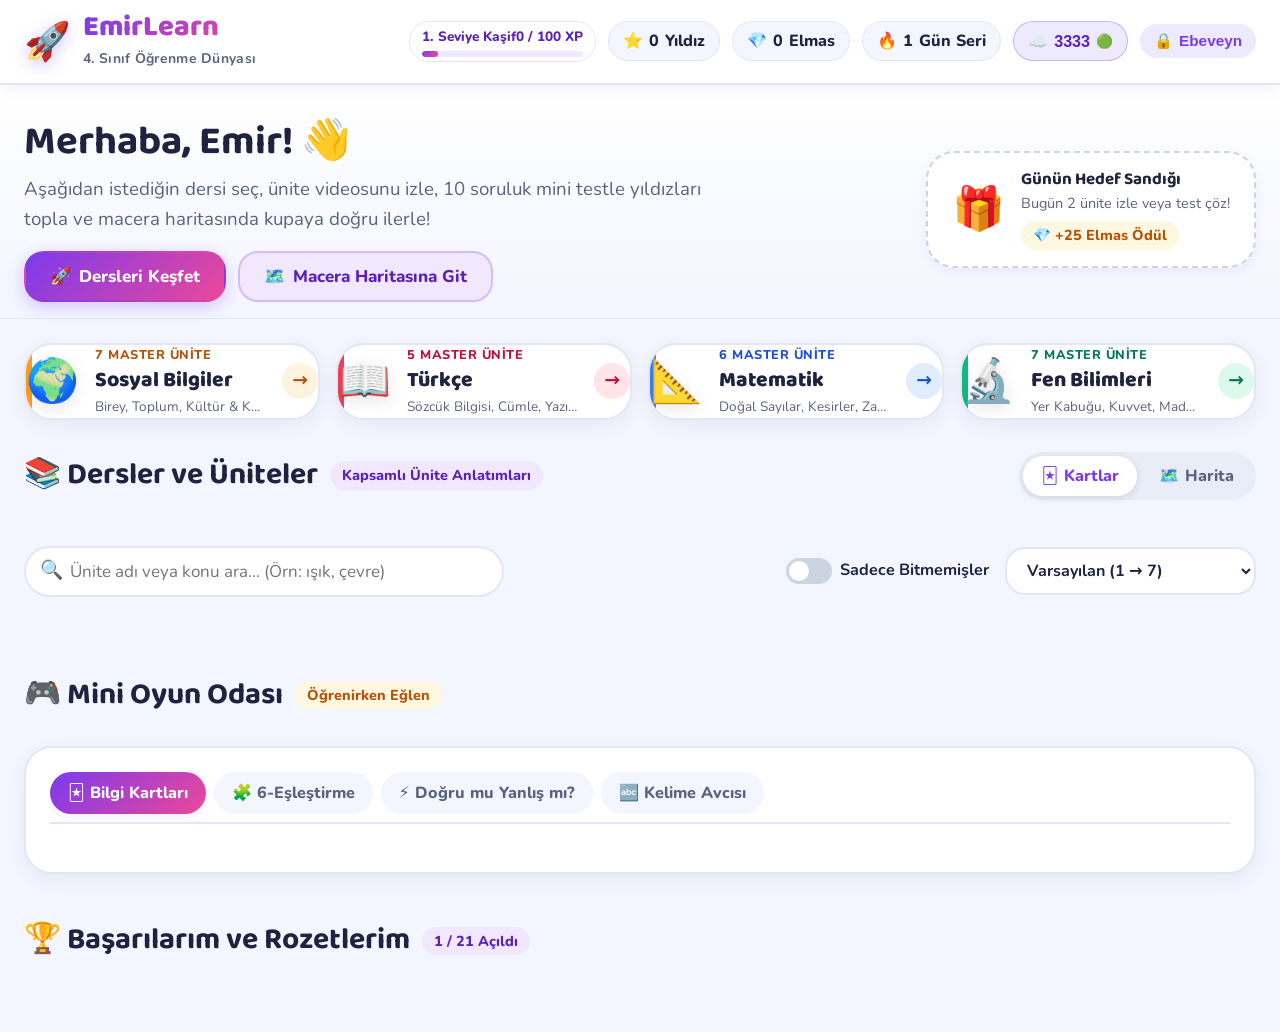
==== commit 1220423e: "2" ====
--- a/index.html
+++ b/index.html
@@ -3,8 +3,16 @@
 <head>
   <meta charset="UTF-8" />
   <meta name="viewport" content="width=device-width, initial-scale=1.0, viewport-fit=cover" />
-  <meta name="description" content="EmirLearn — 4. Sınıf Türkçe Çocuk Eğitim Platformu. Sosyal Bilgiler, Türkçe, Matematik, Fen Bilimleri kapsamlı MEB ünite videoları, mini testler ve macera haritası." />
+  <meta name="description" content="EmirLearn — 4. Sınıf Türkçe Çocuk Eğitim Platformu. Sosyal Bilgiler, Türkçe, Matematik, Fen Bilimleri kapsamlı ünite videoları, mini testler ve macera haritası." />
   <title>EmirLearn 🚀 — Emir'in Eğitim Dünyası</title>
+
+  <!-- Canonical & OpenGraph (GitHub Pages: https://alikocmersin.github.io/emir/) -->
+  <link rel="canonical" href="https://alikocmersin.github.io/emir/" />
+  <meta property="og:type" content="website" />
+  <meta property="og:url" content="https://alikocmersin.github.io/emir/" />
+  <meta property="og:title" content="EmirLearn 🚀 — Emir'in Eğitim Dünyası" />
+  <meta property="og:description" content="4. Sınıf Kapsamlı Sosyal Bilgiler, Türkçe, Matematik ve Fen Bilimleri Eğitim Portalı" />
+  <meta property="og:image" content="https://alikocmersin.github.io/emir/assets/thumbnails/sosyal/birey-ve-toplum-ozet.jpg" />
 
   <!-- PWA Manifest & Renk -->
   <link rel="manifest" href="manifest.webmanifest" />
@@ -68,6 +76,13 @@
           <span>Gün Seri</span>
         </div>
 
+        <!-- Bulut Senkronizasyon Rozeti -->
+        <button class="stat-kapsul bulut-sync-kapsul" id="bulutSyncBtn" onclick="openCloudSyncModal()" title="Bulut İlerleme Senkronizasyonu (Şifre: 3333)">
+          <span>☁️</span>
+          <span id="bulutKoduGosterge">3333</span>
+          <span class="bulut-durum-isik" id="bulutDurumIsik" title="Bulut Bağlantısı">🟢</span>
+        </button>
+
         <!-- Ebeveyn Paneli Giriş Butonu -->
         <button class="ebeveyn-giris-btn" onclick="openParentModal()" title="Ebeveyn Kontrol Paneli" aria-label="Ebeveyn Paneli">
           <span>🔒</span>
@@ -86,10 +101,10 @@
         <h1>Merhaba, <span id="cocukSelamAdi">Emir</span>! 👋</h1>
         <p>Aşağıdan istediğin dersi seç, ünite videosunu izle, 10 soruluk mini testle yıldızları topla ve macera haritasında kupaya doğru ilerle!</p>
         <div class="hero-aksiyonlar">
-          <button class="btn btn-birincil" onclick="scollToUnitsSection()">
+          <button class="btn btn-birincil" onclick="goToSection('kartlar')">
             <span>🚀</span> <span>Dersleri Keşfet</span>
           </button>
-          <button class="btn btn-ikincil" onclick="toggleMapCardsView('harita')">
+          <button class="btn btn-ikincil" onclick="goToSection('harita')">
             <span>🗺️</span> <span>Macera Haritasına Git</span>
           </button>
         </div>
@@ -110,6 +125,57 @@
   </section>
 
   <!-- ======================================================================
+       DERS İSİMLERİ & HIZLI ERİŞİM BANNER VİTRİNİ
+       ====================================================================== -->
+  <section class="ders-banner-alani" aria-label="Ders Seçimi">
+    <div class="ders-banner-govde">
+      <!-- Sosyal Bilgiler Kartı -->
+      <div class="ders-banner-karti ders-tema-sosyal" onclick="selectSubjectBanner('sosyal')" role="button" tabindex="0" title="Sosyal Bilgiler Dersini Aç">
+        <div class="banner-sol-ikon">🌍</div>
+        <div class="banner-icerik">
+          <div class="banner-ust-etiket">7 Master Ünite</div>
+          <h3 class="banner-ders-adi">Sosyal Bilgiler</h3>
+          <p class="banner-alt-metin">Birey, Toplum, Kültür & Küresel Bağlantılar</p>
+        </div>
+        <div class="banner-ok-butonu">→</div>
+      </div>
+
+      <!-- Türkçe Kartı -->
+      <div class="ders-banner-karti ders-tema-turkce" onclick="selectSubjectBanner('turkce')" role="button" tabindex="0" title="Türkçe Dersini Aç">
+        <div class="banner-sol-ikon">📖</div>
+        <div class="banner-icerik">
+          <div class="banner-ust-etiket">5 Master Ünite</div>
+          <h3 class="banner-ders-adi">Türkçe</h3>
+          <p class="banner-alt-metin">Sözcük Bilgisi, Cümle, Yazım & Metin Türleri</p>
+        </div>
+        <div class="banner-ok-butonu">→</div>
+      </div>
+
+      <!-- Matematik Kartı -->
+      <div class="ders-banner-karti ders-tema-matematik" onclick="selectSubjectBanner('matematik')" role="button" tabindex="0" title="Matematik Dersini Aç">
+        <div class="banner-sol-ikon">📐</div>
+        <div class="banner-icerik">
+          <div class="banner-ust-etiket">6 Master Ünite</div>
+          <h3 class="banner-ders-adi">Matematik</h3>
+          <p class="banner-alt-metin">Doğal Sayılar, Kesirler, Zaman & Geometri</p>
+        </div>
+        <div class="banner-ok-butonu">→</div>
+      </div>
+
+      <!-- Fen Bilimleri Kartı -->
+      <div class="ders-banner-karti ders-tema-fen" onclick="selectSubjectBanner('fen')" role="button" tabindex="0" title="Fen Bilimleri Dersini Aç">
+        <div class="banner-sol-ikon">🔬</div>
+        <div class="banner-icerik">
+          <div class="banner-ust-etiket">7 Master Ünite</div>
+          <h3 class="banner-ders-adi">Fen Bilimleri</h3>
+          <p class="banner-alt-metin">Yer Kabuğu, Kuvvet, Madde & Devreler</p>
+        </div>
+        <div class="banner-ok-butonu">→</div>
+      </div>
+    </div>
+  </section>
+
+  <!-- ======================================================================
        3. DERSLER VE ÜNİTELER BÖLÜMÜ (KARTLAR & MACERA HARİTASI)
        ====================================================================== -->
   <main class="dersler-bolumu" id="derslerBolumu">
@@ -117,7 +183,7 @@
     <div class="bolum-baslik-satiri">
       <div class="baslik-sol">
         <h2>📚 Dersler ve Üniteler</h2>
-        <span class="rozet rozet-marka">4. Sınıf MEB Müfredatı</span>
+        <span class="rozet rozet-marka">Kapsamlı Ünite Anlatımları</span>
       </div>
 
       <!-- Görünüm Değiştirici: 🃏 Kartlar | 🗺️ Harita -->
@@ -253,7 +319,7 @@
         <div id="videoHazirlaniyorKutusu" style="display:none; position:absolute; inset:0; background:#0F172A; color:#FFFFFF; display:flex; flex-direction:column; align-items:center; justify-content:center; text-align:center; padding:24px;">
           <div style="font-size:3rem; margin-bottom:12px;">🎬</div>
           <h3>12-13 Dakikalık Kapsamlı Master Video Hazırlanıyor!</h3>
-          <p style="color:#94A3B8; max-width:480px; margin-top:8px;">Bu ünitenin tüm konularını baştan sona anlatan MEB müfredatına tam uyumlu master video yakında burada olacak.</p>
+          <p style="color:#94A3B8; max-width:480px; margin-top:8px;">Bu ünitenin tüm konularını baştan sona anlatan ünite anlatımlarına tam uyumlu master video yakında burada olacak.</p>
         </div>
       </div>
 
@@ -401,6 +467,39 @@
   </div>
 
   <!-- ======================================================================
+       BULUT SENKRONİZASYON MODALİ (FARKLI CİHAZLARDAN DEVAM ETME)
+       ====================================================================== -->
+  <div id="bulutSyncModalBackdrop" class="ebeveyn-modal-backdrop" style="display:none;" onclick="handleCloudModalBackdropClick(event)">
+    <div class="bulut-modal-kart" onclick="event.stopPropagation()">
+      <button class="sinema-kapat-butonu-48" onclick="closeCloudSyncModal()" title="Kapat">✕</button>
+      <div style="font-size:3rem; margin-bottom:8px;">☁️</div>
+      <h2>Bulut İlerleme Senkronizasyonu</h2>
+      <p style="color:var(--metin-ikincil); font-size:0.95rem; margin-top:6px;">
+        Telefon, tablet veya başka bir bilgisayardan girdiğinde yıldızların ve izlediğin videolar kaybolmaz!
+      </p>
+
+      <div class="bulut-kod-kutusu">
+        <span style="font-size:0.85rem; font-weight:800; color:var(--metin-ikincil);">ÖĞRENCİ BULUT KODU</span>
+        <div class="bulut-kod-deger" id="bulutKodInputBox">3333</div>
+        <small style="color:var(--basari); font-weight:800;">Otomatik Bulut Eşitlemesi Aktif ✅</small>
+      </div>
+
+      <div style="display:flex; flex-direction:column; gap:10px; margin-top:20px;">
+        <button class="btn btn-birincil" onclick="triggerManualCloudPull()">
+          <span>📥</span> <span>Buluttan Şimdi Yükle (Eşitle)</span>
+        </button>
+        <button class="btn btn-ikincil" onclick="triggerManualCloudPush()">
+          <span>📤</span> <span>Buluta Şimdi Gönder (Yedekle)</span>
+        </button>
+      </div>
+
+      <p id="bulutSonSyncZamani" style="font-size:0.8rem; color:var(--metin-ikincil); margin-top:16px;">
+        Son senkronizasyon: Az önce
+      </p>
+    </div>
+  </div>
+
+  <!-- ======================================================================
        7. EBEVEYN KONTROL PANELİ MODALİ (KOMUT 8)
        ====================================================================== -->
   <div id="ebeveynModalBackdrop" class="ebeveyn-modal-backdrop" style="display:none;" onclick="handleParentBackdropClick(event)">
@@ -411,7 +510,7 @@
       <div id="ebeveynPinEkrani" class="pin-giris-sarmal">
         <div style="font-size:3rem;">🔒</div>
         <h3>Ebeveyn Kontrol Girişi</h3>
-        <p style="color:var(--metin-ikincil); font-size:0.9rem;">Lütfen 4 haneli ebeveyn güvenlik şifresini tuşlayın (Varsayılan: 1234):</p>
+        <p style="color:var(--metin-ikincil); font-size:0.9rem;">Lütfen 4 haneli ebeveyn güvenlik şifresini tuşlayın (Şifre: 3333):</p>
         
         <div class="pin-noktalar-satiri">
           <div class="pin-nokta" id="pinNokta1"></div>
--- a/style.css
+++ b/style.css
@@ -1188,6 +1188,7 @@
   font-weight: 800;
   color: var(--marka-koyu);
   white-space: nowrap;
+  max-width: 140px;
   box-shadow: 0 6px 16px rgba(124, 58, 237, 0.25);
   display: flex;
   align-items: center;
@@ -2077,9 +2078,11 @@
 @media (max-width: 768px) {
   .mobil-alt-bar {
     display: flex;
+    padding-bottom: env(safe-area-inset-bottom, 0px);
+    height: calc(56px + env(safe-area-inset-bottom, 0px));
   }
   body {
-    padding-bottom: 64px;
+    padding-bottom: calc(64px + env(safe-area-inset-bottom, 0px));
   }
 }
 
@@ -2189,3 +2192,179 @@
     page-break-after: always;
   }
 }
+
+/* Bulut Senkronizasyon Kapsülü ve Modali */
+.bulut-sync-kapsul {
+  cursor: pointer;
+  background: #EDE9FE;
+  border-color: rgba(124, 58, 237, 0.3);
+  color: var(--marka-koyu);
+  transition: all var(--gecis-hizli);
+}
+.bulut-sync-kapsul:hover {
+  background: var(--marka-acik);
+  border-color: var(--marka);
+  transform: translateY(-2px);
+}
+.bulut-durum-isik {
+  font-size: 0.8rem;
+  display: inline-block;
+}
+@keyframes spin {
+  100% { transform: rotate(360deg); }
+}
+
+.bulut-modal-kart {
+  background: #FFFFFF;
+  border-radius: var(--r-lg);
+  width: 100%;
+  max-width: 520px;
+  padding: var(--s-32);
+  box-shadow: 0 20px 50px rgba(0, 0, 0, 0.3);
+  position: relative;
+  text-align: center;
+  border-top: 8px solid var(--marka);
+}
+
+.bulut-kod-kutusu {
+  background: var(--zemin);
+  border: 2px dashed var(--marka);
+  border-radius: var(--r-md);
+  padding: 16px;
+  margin: 20px 0;
+  display: flex;
+  flex-direction: column;
+  align-items: center;
+  gap: 8px;
+}
+
+.bulut-kod-deger {
+  font-family: var(--font-baslik);
+  font-size: 38px;
+  font-weight: 800;
+  color: var(--marka);
+  letter-spacing: 6px;
+}
+
+
+/* Ders İsimleri Banner Vitrini */
+.ders-banner-alani {
+  max-width: 1280px;
+  margin: var(--s-24) auto 0;
+  padding: 0 var(--s-24);
+  width: 100%;
+}
+
+.ders-banner-govde {
+  display: grid;
+  grid-template-columns: repeat(4, 1fr);
+  gap: var(--s-16);
+}
+
+.ders-banner-karti {
+  background: var(--kart);
+  border-radius: var(--r-lg);
+  border: 2px solid var(--cizgi);
+  padding: var(--s-16) var(--s-20);
+  display: flex;
+  align-items: center;
+  gap: var(--s-16);
+  position: relative;
+  overflow: hidden;
+  cursor: pointer;
+  box-shadow: var(--golge-kart);
+  transition: transform var(--gecis-normal), box-shadow var(--gecis-normal), border-color var(--gecis-normal);
+}
+
+.ders-banner-karti::before {
+  content: "";
+  position: absolute;
+  top: 0;
+  left: 0;
+  width: 6px;
+  height: 100%;
+  background: var(--ders-ana);
+}
+
+.ders-banner-karti:hover {
+  transform: translateY(-4px);
+  border-color: var(--ders-ana);
+  box-shadow: 0 10px 28px rgba(124, 58, 237, 0.12);
+}
+
+.banner-sol-ikon {
+  font-size: 2.5rem;
+  line-height: 1;
+  filter: drop-shadow(0 4px 8px rgba(0,0,0,0.1));
+  flex-shrink: 0;
+  transition: transform var(--gecis-hizli);
+}
+.ders-banner-karti:hover .banner-sol-ikon {
+  transform: scale(1.15) rotate(5deg);
+}
+
+.banner-icerik {
+  flex: 1;
+  min-width: 0;
+}
+
+.banner-ust-etiket {
+  font-size: 0.75rem;
+  font-weight: 800;
+  color: var(--ders-koyu);
+  text-transform: uppercase;
+  letter-spacing: 0.5px;
+}
+
+.banner-ders-adi {
+  font-family: var(--font-baslik);
+  font-size: 1.25rem;
+  font-weight: 800;
+  color: var(--metin);
+  margin: 2px 0;
+  white-space: nowrap;
+  overflow: hidden;
+  text-overflow: ellipsis;
+}
+
+.banner-alt-metin {
+  font-size: 0.8rem;
+  color: var(--metin-ikincil);
+  margin: 0;
+  white-space: nowrap;
+  overflow: hidden;
+  text-overflow: ellipsis;
+}
+
+.banner-ok-butonu {
+  width: 36px;
+  height: 36px;
+  border-radius: 50%;
+  background: var(--ders-acik);
+  color: var(--ders-koyu);
+  display: flex;
+  align-items: center;
+  justify-content: center;
+  font-weight: 800;
+  font-size: 1.1rem;
+  flex-shrink: 0;
+  transition: all var(--gecis-hizli);
+}
+.ders-banner-karti:hover .banner-ok-butonu {
+  background: var(--ders-ana);
+  color: #FFFFFF;
+  transform: translateX(3px);
+}
+
+@media (max-width: 1024px) {
+  .ders-banner-govde {
+    grid-template-columns: repeat(2, 1fr);
+  }
+}
+
+@media (max-width: 600px) {
+  .ders-banner-govde {
+    grid-template-columns: 1fr;
+  }
+}
+
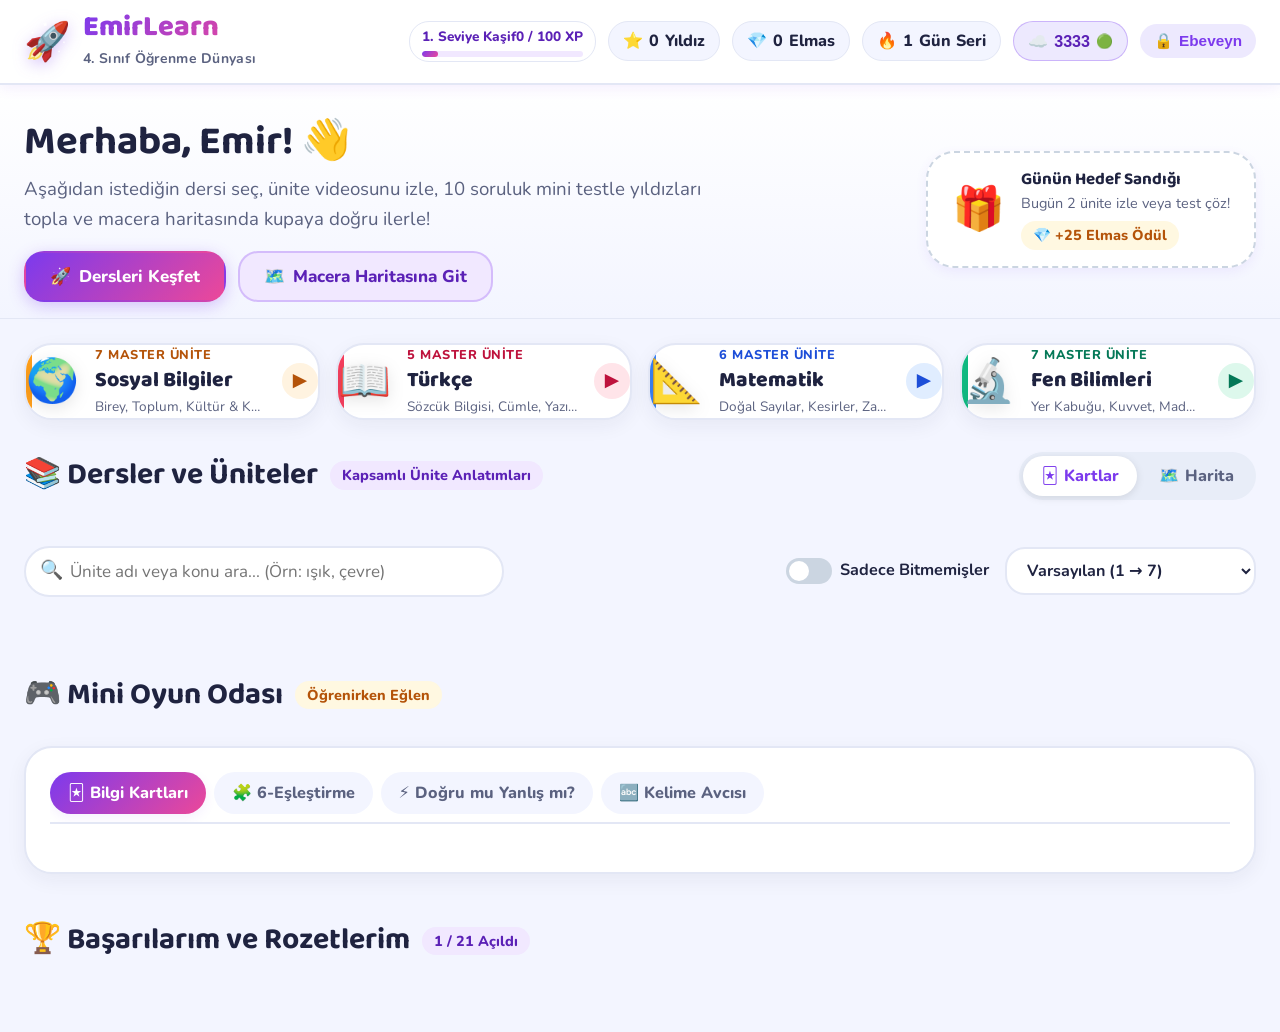
==== commit f50a3e99: "3" ====
--- a/index.html
+++ b/index.html
@@ -137,7 +137,7 @@
           <h3 class="banner-ders-adi">Sosyal Bilgiler</h3>
           <p class="banner-alt-metin">Birey, Toplum, Kültür & Küresel Bağlantılar</p>
         </div>
-        <div class="banner-ok-butonu">→</div>
+        <div class="banner-ok-butonu" title="Videoyu Başlat">▶</div>
       </div>
 
       <!-- Türkçe Kartı -->
@@ -148,7 +148,7 @@
           <h3 class="banner-ders-adi">Türkçe</h3>
           <p class="banner-alt-metin">Sözcük Bilgisi, Cümle, Yazım & Metin Türleri</p>
         </div>
-        <div class="banner-ok-butonu">→</div>
+        <div class="banner-ok-butonu" title="Videoyu Başlat">▶</div>
       </div>
 
       <!-- Matematik Kartı -->
@@ -159,7 +159,7 @@
           <h3 class="banner-ders-adi">Matematik</h3>
           <p class="banner-alt-metin">Doğal Sayılar, Kesirler, Zaman & Geometri</p>
         </div>
-        <div class="banner-ok-butonu">→</div>
+        <div class="banner-ok-butonu" title="Videoyu Başlat">▶</div>
       </div>
 
       <!-- Fen Bilimleri Kartı -->
@@ -170,7 +170,7 @@
           <h3 class="banner-ders-adi">Fen Bilimleri</h3>
           <p class="banner-alt-metin">Yer Kabuğu, Kuvvet, Madde & Devreler</p>
         </div>
-        <div class="banner-ok-butonu">→</div>
+        <div class="banner-ok-butonu" title="Videoyu Başlat">▶</div>
       </div>
     </div>
   </section>
@@ -310,13 +310,13 @@
 
       <!-- Video Oynatıcı Alanı -->
       <div class="sinema-video-sarmal" id="sinemaVideoSarmal">
-        <video id="sinemaVideoEl" class="sinema-video-el" playsinline preload="metadata">
+        <video id="sinemaVideoEl" class="sinema-video-el" controls playsinline preload="auto">
           <source id="sinemaVideoSource" src="" type="video/mp4" />
           Tarayıcınız video oynatmayı desteklemiyor.
         </video>
 
         <!-- Video Hazırlanıyor Ekranı -->
-        <div id="videoHazirlaniyorKutusu" style="display:none; position:absolute; inset:0; background:#0F172A; color:#FFFFFF; display:flex; flex-direction:column; align-items:center; justify-content:center; text-align:center; padding:24px;">
+        <div id="videoHazirlaniyorKutusu" style="display:none; position:absolute; inset:0; background:#0F172A; color:#FFFFFF; flex-direction:column; align-items:center; justify-content:center; text-align:center; padding:24px;">
           <div style="font-size:3rem; margin-bottom:12px;">🎬</div>
           <h3>12-13 Dakikalık Kapsamlı Master Video Hazırlanıyor!</h3>
           <p style="color:#94A3B8; max-width:480px; margin-top:8px;">Bu ünitenin tüm konularını baştan sona anlatan ünite anlatımlarına tam uyumlu master video yakında burada olacak.</p>
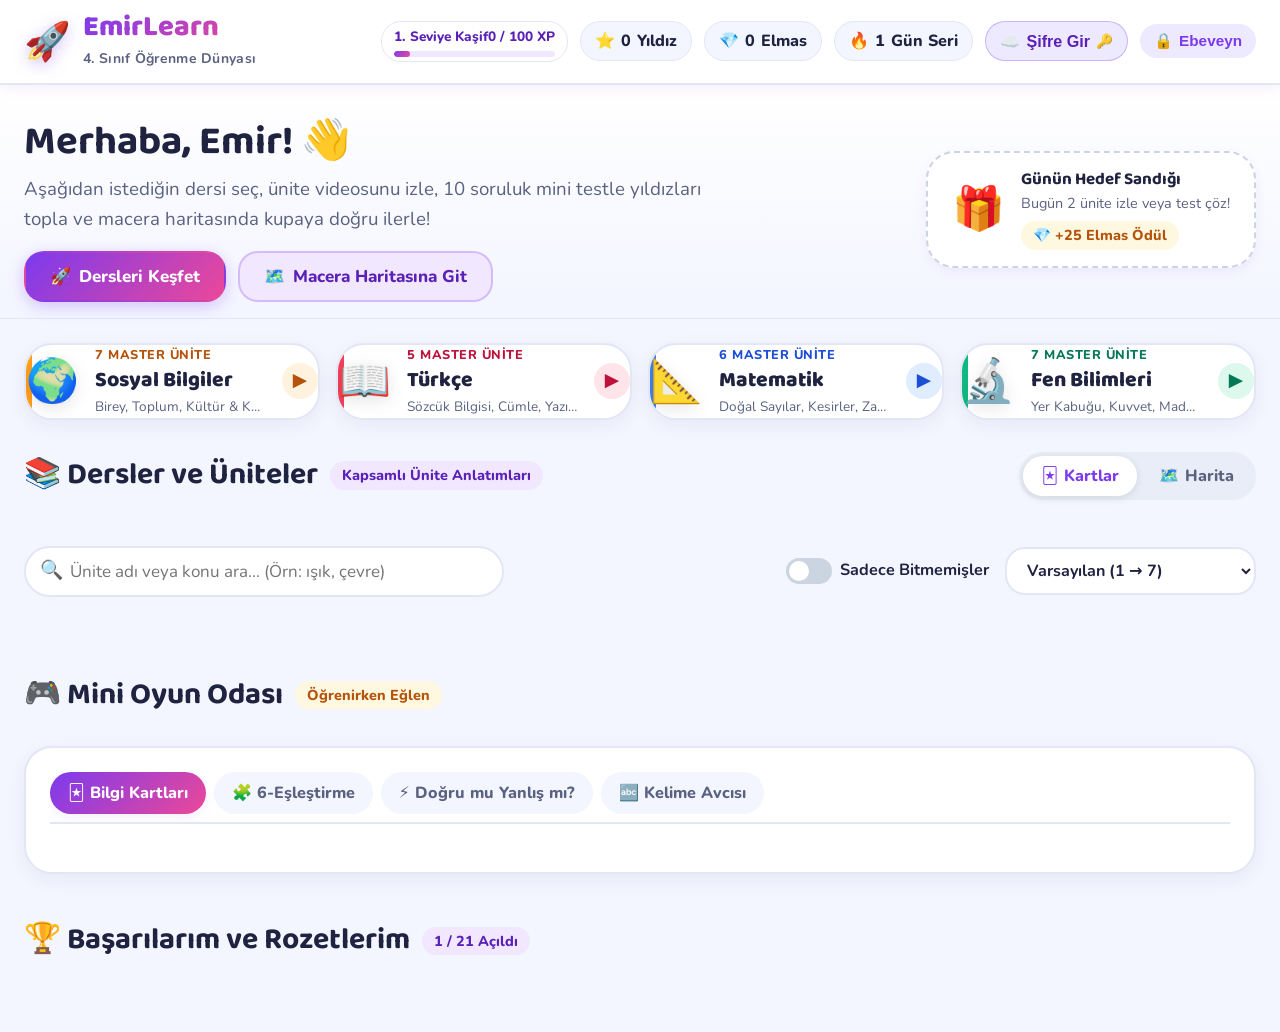
==== commit e0e796ee: "Fix: Macera haritasi ve kartlar gezinimi, bulut giris akisi (Sifre Gir -> Hos geldin Emir)" ====
--- a/index.html
+++ b/index.html
@@ -77,10 +77,10 @@
         </div>
 
         <!-- Bulut Senkronizasyon Rozeti -->
-        <button class="stat-kapsul bulut-sync-kapsul" id="bulutSyncBtn" onclick="openCloudSyncModal()" title="Bulut İlerleme Senkronizasyonu (Şifre: 3333)">
+        <button class="stat-kapsul bulut-sync-kapsul" id="bulutSyncBtn" onclick="openCloudSyncModal()" title="Bulut İlerleme Girişi ve Senkronizasyon">
           <span>☁️</span>
-          <span id="bulutKoduGosterge">3333</span>
-          <span class="bulut-durum-isik" id="bulutDurumIsik" title="Bulut Bağlantısı">🟢</span>
+          <span id="bulutKoduGosterge">Şifre Gir</span>
+          <span class="bulut-durum-isik" id="bulutDurumIsik" title="Bulut Bağlantısı">🔑</span>
         </button>
 
         <!-- Ebeveyn Paneli Giriş Butonu -->
@@ -137,7 +137,7 @@
           <h3 class="banner-ders-adi">Sosyal Bilgiler</h3>
           <p class="banner-alt-metin">Birey, Toplum, Kültür & Küresel Bağlantılar</p>
         </div>
-        <div class="banner-ok-butonu" title="Videoyu Başlat">▶</div>
+        <div class="banner-ok-butonu" onclick="playSubjectBannerVideo(event, 'sosyal')" title="Videoyu Başlat">▶</div>
       </div>
 
       <!-- Türkçe Kartı -->
@@ -148,7 +148,7 @@
           <h3 class="banner-ders-adi">Türkçe</h3>
           <p class="banner-alt-metin">Sözcük Bilgisi, Cümle, Yazım & Metin Türleri</p>
         </div>
-        <div class="banner-ok-butonu" title="Videoyu Başlat">▶</div>
+        <div class="banner-ok-butonu" onclick="playSubjectBannerVideo(event, 'turkce')" title="Videoyu Başlat">▶</div>
       </div>
 
       <!-- Matematik Kartı -->
@@ -159,7 +159,7 @@
           <h3 class="banner-ders-adi">Matematik</h3>
           <p class="banner-alt-metin">Doğal Sayılar, Kesirler, Zaman & Geometri</p>
         </div>
-        <div class="banner-ok-butonu" title="Videoyu Başlat">▶</div>
+        <div class="banner-ok-butonu" onclick="playSubjectBannerVideo(event, 'matematik')" title="Videoyu Başlat">▶</div>
       </div>
 
       <!-- Fen Bilimleri Kartı -->
@@ -170,7 +170,7 @@
           <h3 class="banner-ders-adi">Fen Bilimleri</h3>
           <p class="banner-alt-metin">Yer Kabuğu, Kuvvet, Madde & Devreler</p>
         </div>
-        <div class="banner-ok-butonu" title="Videoyu Başlat">▶</div>
+        <div class="banner-ok-butonu" onclick="playSubjectBannerVideo(event, 'fen')" title="Videoyu Başlat">▶</div>
       </div>
     </div>
   </section>
@@ -297,7 +297,7 @@
   <!-- ======================================================================
        6. SİNEMA VİDEO MODALİ (KOMUT 4 SINIF / SİNEMA ATMOSFERİ)
        ====================================================================== -->
-  <div id="sinemaModalBackdrop" class="sinema-modal-backdrop" onclick="handleSinemaBackdropClick(event)" role="dialog" aria-modal="true" aria-labelledby="sinemaBaslik">
+  <div id="sinemaModalBackdrop" class="sinema-modal-backdrop" style="display:none;" onclick="handleSinemaBackdropClick(event)" role="dialog" aria-modal="true" aria-labelledby="sinemaBaslik">
     <div class="sinema-kart-konteyner" onclick="event.stopPropagation()">
       <!-- Nötr 48px Kapatma Butonu (Çarpı) -->
       <button class="sinema-kapat-butonu-48" onclick="closeSinemaModal()" title="Kapat (ESC)" aria-label="Videoyu Kapat">✕</button>
@@ -469,33 +469,60 @@
   <!-- ======================================================================
        BULUT SENKRONİZASYON MODALİ (FARKLI CİHAZLARDAN DEVAM ETME)
        ====================================================================== -->
-  <div id="bulutSyncModalBackdrop" class="ebeveyn-modal-backdrop" style="display:none;" onclick="handleCloudModalBackdropClick(event)">
+    <div id="bulutSyncModalBackdrop" class="ebeveyn-modal-backdrop" style="display:none;" onclick="handleCloudModalBackdropClick(event)">
     <div class="bulut-modal-kart" onclick="event.stopPropagation()">
       <button class="sinema-kapat-butonu-48" onclick="closeCloudSyncModal()" title="Kapat">✕</button>
-      <div style="font-size:3rem; margin-bottom:8px;">☁️</div>
-      <h2>Bulut İlerleme Senkronizasyonu</h2>
-      <p style="color:var(--metin-ikincil); font-size:0.95rem; margin-top:6px;">
-        Telefon, tablet veya başka bir bilgisayardan girdiğinde yıldızların ve izlediğin videolar kaybolmaz!
-      </p>
-
-      <div class="bulut-kod-kutusu">
-        <span style="font-size:0.85rem; font-weight:800; color:var(--metin-ikincil);">ÖĞRENCİ BULUT KODU</span>
-        <div class="bulut-kod-deger" id="bulutKodInputBox">3333</div>
-        <small style="color:var(--basari); font-weight:800;">Otomatik Bulut Eşitlemesi Aktif ✅</small>
-      </div>
-
-      <div style="display:flex; flex-direction:column; gap:10px; margin-top:20px;">
-        <button class="btn btn-birincil" onclick="triggerManualCloudPull()">
-          <span>📥</span> <span>Buluttan Şimdi Yükle (Eşitle)</span>
-        </button>
-        <button class="btn btn-ikincil" onclick="triggerManualCloudPush()">
-          <span>📤</span> <span>Buluta Şimdi Gönder (Yedekle)</span>
-        </button>
-      </div>
-
-      <p id="bulutSonSyncZamani" style="font-size:0.8rem; color:var(--metin-ikincil); margin-top:16px;">
-        Son senkronizasyon: Az önce
-      </p>
+
+      <!-- GÖRÜNÜM 1: ŞİFRE GİRİŞ EKRANI (Giriş yapılmadığında) -->
+      <div id="bulutLoginGorunumu">
+        <div style="font-size:3rem; margin-bottom:8px;">☁️</div>
+        <h2>Bulut İlerleme Girişi</h2>
+        <p style="color:var(--metin-ikincil); font-size:0.95rem; margin-top:6px;">
+          Farklı telefon, tablet veya bilgisayardan girdiğinde yıldızların ve ilerlemenin silinmemesi için lütfen 4 haneli şifreni gir:
+        </p>
+
+        <div class="bulut-kod-kutusu" style="margin-top:20px;">
+          <span style="font-size:0.85rem; font-weight:800; color:var(--metin-ikincil);">ÖĞRENCİ ŞİFRESİ</span>
+          <input type="password" inputmode="numeric" id="bulutSifreGirisInput" class="bulut-pin-input" maxlength="4" placeholder="••••" autocomplete="off" onkeydown="if(event.key==='Enter') submitCloudAuthPin()" />
+          <div id="bulutSifreHata" style="color:var(--hata); font-weight:800; font-size:0.85rem; margin-top:6px; display:none;"></div>
+        </div>
+
+        <div style="margin-top:20px;">
+          <button class="btn btn-birincil" style="width:100%; font-size:1.05rem; padding:12px;" onclick="submitCloudAuthPin()">
+            <span>🔑</span> <span>Giriş Yap ve Senkronize Et</span>
+          </button>
+        </div>
+      </div>
+
+      <!-- GÖRÜNÜM 2: GİRİŞ YAPILMIŞ EKRANI (Hoş geldin Emir) -->
+      <div id="bulutAktifGorunumu" style="display:none;">
+        <div style="font-size:3rem; margin-bottom:8px;">🎉</div>
+        <h2>Hoş geldin Emir! 👋</h2>
+        <p style="color:var(--metin-ikincil); font-size:0.95rem; margin-top:6px;">
+          Bulut senkronizasyonun aktif! Tüm cihazlarında yıldızların, elmasların ve ilerlemen korunuyor.
+        </p>
+
+        <div class="bulut-kod-kutusu" style="margin-top:16px;">
+          <div style="font-size:1.15rem; font-weight:800; color:var(--basari);">🟢 Otomatik Bulut Eşitlemesi Aktif</div>
+          <small style="color:var(--metin-ikincil);">Öğrenci Kodu: 3333 (Emir)</small>
+        </div>
+
+        <div style="display:flex; flex-direction:column; gap:10px; margin-top:20px;">
+          <button class="btn btn-birincil" onclick="triggerManualCloudPull()">
+            <span>📥</span> <span>Buluttan Şimdi Yükle (Eşitle)</span>
+          </button>
+          <button class="btn btn-ikincil" onclick="triggerManualCloudPush()">
+            <span>📤</span> <span>Buluta Şimdi Gönder (Yedekle)</span>
+          </button>
+          <button class="btn btn-ikincil" style="background:transparent; border-color:var(--cizgi); color:var(--metin-ikincil); margin-top:8px;" onclick="handleCloudLogout()">
+            <span>🚪</span> <span>Oturumu Kapat</span>
+          </button>
+        </div>
+
+        <p id="bulutSonSyncZamani" style="font-size:0.8rem; color:var(--metin-ikincil); margin-top:16px;">
+          Son senkronizasyon: Az önce
+        </p>
+      </div>
     </div>
   </div>
 
@@ -607,7 +634,7 @@
       <span class="mobil-bar-ikon">🏠</span>
       <span>Dersler</span>
     </button>
-    <button class="mobil-bar-ogesi" onclick="toggleMapCardsView('harita')" aria-label="Macera Haritası">
+    <button class="mobil-bar-ogesi" onclick="navigateToSection('harita')" aria-label="Macera Haritası">
       <span class="mobil-bar-ikon">🗺️</span>
       <span>Harita</span>
     </button>
--- a/style.css
+++ b/style.css
@@ -1070,6 +1070,8 @@
   position: relative;
   min-height: 480px;
   width: 100%;
+  max-width: 500px;
+  margin: 0 auto;
 }
 
 .harita-svg-yol {
@@ -2246,6 +2248,29 @@
   letter-spacing: 6px;
 }
 
+.bulut-pin-input {
+  font-family: var(--font-baslik);
+  font-size: 32px;
+  font-weight: 800;
+  text-align: center;
+  letter-spacing: 12px;
+  color: var(--marka);
+  background: #FFFFFF;
+  border: 3px solid var(--marka);
+  border-radius: var(--r-md);
+  padding: 10px 16px;
+  width: 200px;
+  max-width: 100%;
+  margin: 12px auto;
+  outline: none;
+  transition: all var(--gecis-hizli);
+  display: block;
+}
+.bulut-pin-input:focus {
+  border-color: var(--renk-birincil);
+  box-shadow: 0 0 0 4px rgba(79, 70, 229, 0.2);
+}
+
 
 /* Ders İsimleri Banner Vitrini */
 .ders-banner-alani {
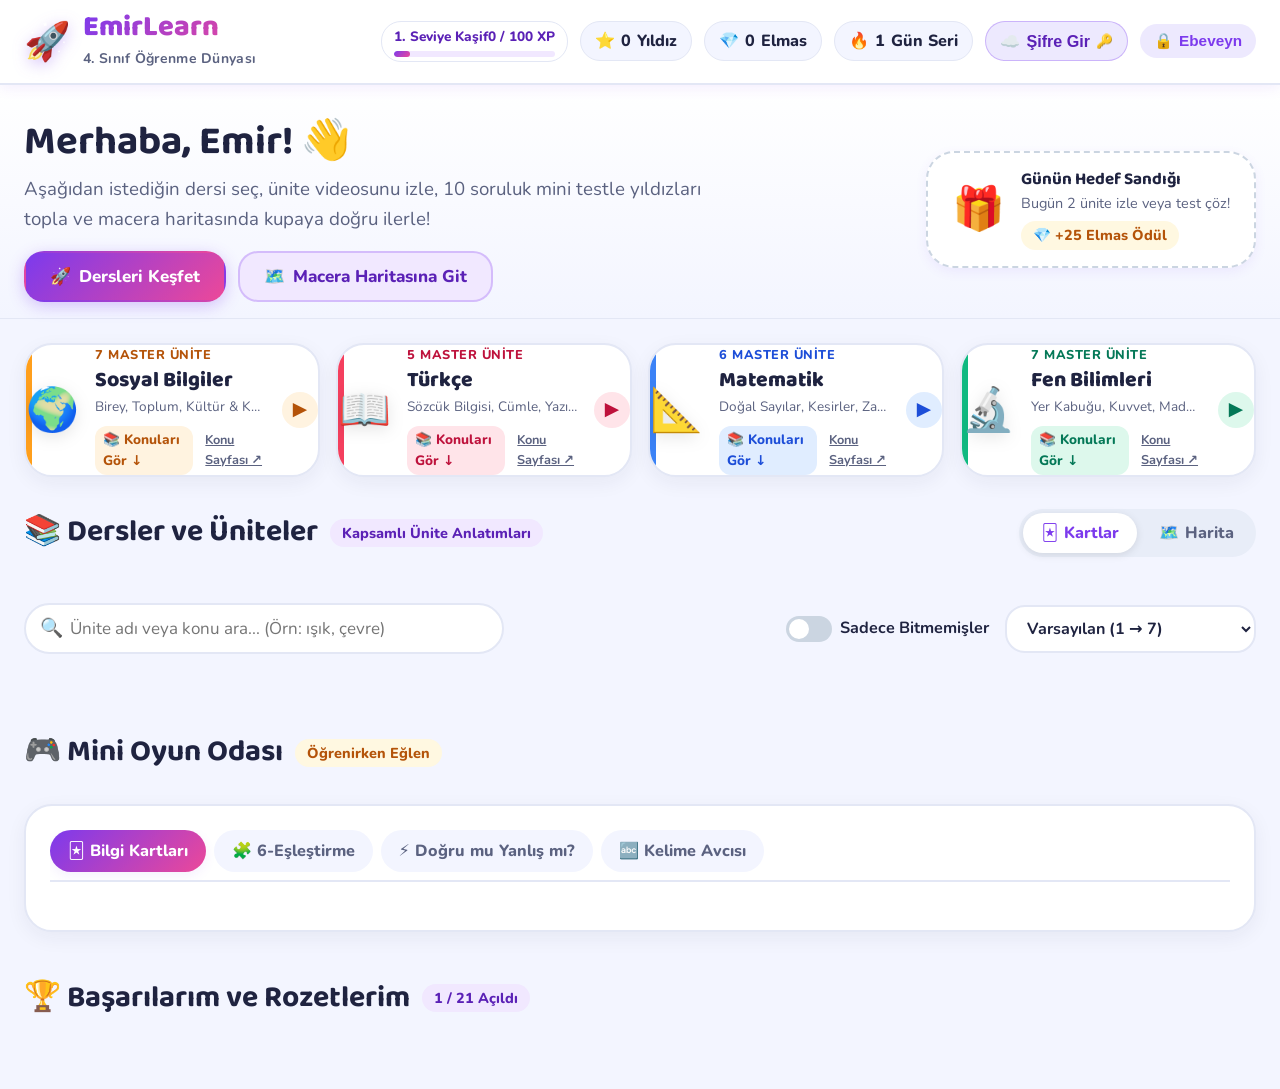
==== commit 3a5bbe01: "Fix: Derse tiklayinca dogrudan konular ve uniteler bolumune kaydir, tum konulari kartlarda goster ve" ====
--- a/index.html
+++ b/index.html
@@ -24,7 +24,7 @@
   <link href="https://fonts.googleapis.com/css2?family=Baloo+2:wght@600;700;800&family=Nunito:wght@400;600;700;800;900&display=swap" rel="stylesheet" />
 
   <!-- Tasarım Sistemi Stili -->
-  <link rel="stylesheet" href="style.css" />
+  <link rel="stylesheet" href="style.css?v=2.3" />
 </head>
 <body data-ders="sosyal">
 
@@ -130,45 +130,61 @@
   <section class="ders-banner-alani" aria-label="Ders Seçimi">
     <div class="ders-banner-govde">
       <!-- Sosyal Bilgiler Kartı -->
-      <div class="ders-banner-karti ders-tema-sosyal" onclick="selectSubjectBanner('sosyal')" role="button" tabindex="0" title="Sosyal Bilgiler Dersini Aç">
+      <div class="ders-banner-karti ders-tema-sosyal" onclick="selectSubjectBanner('sosyal')" role="button" tabindex="0" title="Sosyal Bilgiler Konularını Aç">
         <div class="banner-sol-ikon">🌍</div>
         <div class="banner-icerik">
           <div class="banner-ust-etiket">7 Master Ünite</div>
           <h3 class="banner-ders-adi">Sosyal Bilgiler</h3>
           <p class="banner-alt-metin">Birey, Toplum, Kültür & Küresel Bağlantılar</p>
+          <div class="banner-alt-eylem">
+            <span class="banner-konu-link">📚 Konuları Gör ↓</span>
+            <a href="sosyal/" onclick="event.stopPropagation()" class="banner-sayfa-link" title="Sosyal Bilgiler Konu Sayfası">Konu Sayfası ↗</a>
+          </div>
         </div>
         <div class="banner-ok-butonu" onclick="playSubjectBannerVideo(event, 'sosyal')" title="Videoyu Başlat">▶</div>
       </div>
 
       <!-- Türkçe Kartı -->
-      <div class="ders-banner-karti ders-tema-turkce" onclick="selectSubjectBanner('turkce')" role="button" tabindex="0" title="Türkçe Dersini Aç">
+      <div class="ders-banner-karti ders-tema-turkce" onclick="selectSubjectBanner('turkce')" role="button" tabindex="0" title="Türkçe Konularını Aç">
         <div class="banner-sol-ikon">📖</div>
         <div class="banner-icerik">
           <div class="banner-ust-etiket">5 Master Ünite</div>
           <h3 class="banner-ders-adi">Türkçe</h3>
           <p class="banner-alt-metin">Sözcük Bilgisi, Cümle, Yazım & Metin Türleri</p>
+          <div class="banner-alt-eylem">
+            <span class="banner-konu-link">📚 Konuları Gör ↓</span>
+            <a href="turkce/" onclick="event.stopPropagation()" class="banner-sayfa-link" title="Türkçe Konu Sayfası">Konu Sayfası ↗</a>
+          </div>
         </div>
         <div class="banner-ok-butonu" onclick="playSubjectBannerVideo(event, 'turkce')" title="Videoyu Başlat">▶</div>
       </div>
 
       <!-- Matematik Kartı -->
-      <div class="ders-banner-karti ders-tema-matematik" onclick="selectSubjectBanner('matematik')" role="button" tabindex="0" title="Matematik Dersini Aç">
+      <div class="ders-banner-karti ders-tema-matematik" onclick="selectSubjectBanner('matematik')" role="button" tabindex="0" title="Matematik Konularını Aç">
         <div class="banner-sol-ikon">📐</div>
         <div class="banner-icerik">
           <div class="banner-ust-etiket">6 Master Ünite</div>
           <h3 class="banner-ders-adi">Matematik</h3>
           <p class="banner-alt-metin">Doğal Sayılar, Kesirler, Zaman & Geometri</p>
+          <div class="banner-alt-eylem">
+            <span class="banner-konu-link">📚 Konuları Gör ↓</span>
+            <a href="matematik/" onclick="event.stopPropagation()" class="banner-sayfa-link" title="Matematik Konu Sayfası">Konu Sayfası ↗</a>
+          </div>
         </div>
         <div class="banner-ok-butonu" onclick="playSubjectBannerVideo(event, 'matematik')" title="Videoyu Başlat">▶</div>
       </div>
 
       <!-- Fen Bilimleri Kartı -->
-      <div class="ders-banner-karti ders-tema-fen" onclick="selectSubjectBanner('fen')" role="button" tabindex="0" title="Fen Bilimleri Dersini Aç">
+      <div class="ders-banner-karti ders-tema-fen" onclick="selectSubjectBanner('fen')" role="button" tabindex="0" title="Fen Bilimleri Konularını Aç">
         <div class="banner-sol-ikon">🔬</div>
         <div class="banner-icerik">
           <div class="banner-ust-etiket">7 Master Ünite</div>
           <h3 class="banner-ders-adi">Fen Bilimleri</h3>
           <p class="banner-alt-metin">Yer Kabuğu, Kuvvet, Madde & Devreler</p>
+          <div class="banner-alt-eylem">
+            <span class="banner-konu-link">📚 Konuları Gör ↓</span>
+            <a href="fen/" onclick="event.stopPropagation()" class="banner-sayfa-link" title="Fen Bilimleri Konu Sayfası">Konu Sayfası ↗</a>
+          </div>
         </div>
         <div class="banner-ok-butonu" onclick="playSubjectBannerVideo(event, 'fen')" title="Videoyu Başlat">▶</div>
       </div>
@@ -658,15 +674,17 @@
   <!-- ======================================================================
        9. JAVASCRIPT BAĞLANTILARI & SERVICE WORKER
        ====================================================================== -->
-  <script src="data/master-units-data.js"></script>
-  <script src="data/unit-quizzes-data.js"></script>
-  <script src="app.js"></script>
+  <script src="data/master-units-data.js?v=2.3"></script>
+  <script src="data/unit-quizzes-data.js?v=2.3"></script>
+  <script src="app.js?v=2.3"></script>
 
   <script>
-    // PWA Service Worker Kaydı
+    // PWA Service Worker Kaydı & Anında Güncelleme (Cache Buster v2.1)
     if ('serviceWorker' in navigator) {
       window.addEventListener('load', () => {
-        navigator.serviceWorker.register('./sw.js').catch(() => {});
+        navigator.serviceWorker.register('./sw.js?v=2.3').then((reg) => {
+          reg.update();
+        }).catch(() => {});
       });
     }
   </script>
--- a/style.css
+++ b/style.css
@@ -2375,6 +2375,37 @@
   flex-shrink: 0;
   transition: all var(--gecis-hizli);
 }
+.banner-alt-eylem {
+  display: flex;
+  align-items: center;
+  gap: var(--s-12);
+  margin-top: 8px;
+}
+.banner-konu-link {
+  font-size: 0.8rem;
+  font-weight: 800;
+  color: var(--ders-koyu);
+  background: var(--ders-acik);
+  padding: 3px 8px;
+  border-radius: var(--r-sm);
+  display: inline-block;
+  transition: all var(--gecis-hizli);
+}
+.ders-banner-karti:hover .banner-konu-link {
+  background: var(--ders-ana);
+  color: #FFFFFF;
+}
+.banner-sayfa-link {
+  font-size: 0.75rem;
+  font-weight: 700;
+  color: var(--metin-ikincil);
+  text-decoration: underline;
+  transition: color var(--gecis-hizli);
+}
+.banner-sayfa-link:hover {
+  color: var(--ders-ana);
+}
+
 .ders-banner-karti:hover .banner-ok-butonu {
   background: var(--ders-ana);
   color: #FFFFFF;
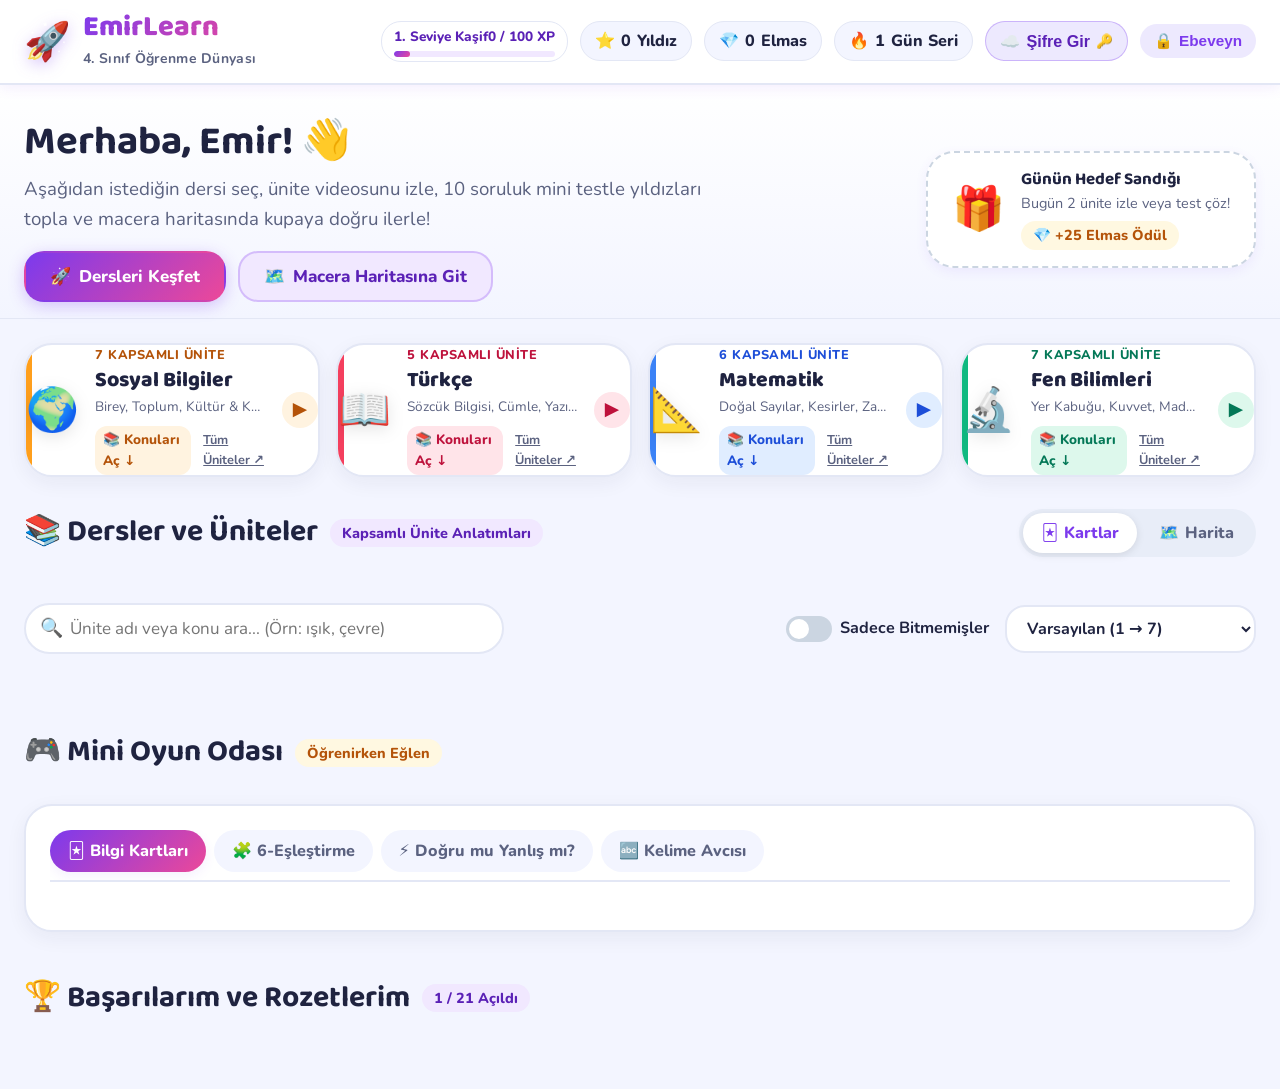
==== commit f50bdf67: "fix(ux): Master Video ifadeleri temizlendi, dogrudan video oynatma ve ders erisimi duzeltildi (v2.4)" ====
--- a/index.html
+++ b/index.html
@@ -24,7 +24,7 @@
   <link href="https://fonts.googleapis.com/css2?family=Baloo+2:wght@600;700;800&family=Nunito:wght@400;600;700;800;900&display=swap" rel="stylesheet" />
 
   <!-- Tasarım Sistemi Stili -->
-  <link rel="stylesheet" href="style.css?v=2.3" />
+  <link rel="stylesheet" href="style.css?v=2.4" />
 </head>
 <body data-ders="sosyal">
 
@@ -133,12 +133,12 @@
       <div class="ders-banner-karti ders-tema-sosyal" onclick="selectSubjectBanner('sosyal')" role="button" tabindex="0" title="Sosyal Bilgiler Konularını Aç">
         <div class="banner-sol-ikon">🌍</div>
         <div class="banner-icerik">
-          <div class="banner-ust-etiket">7 Master Ünite</div>
+          <div class="banner-ust-etiket">7 Kapsamlı Ünite</div>
           <h3 class="banner-ders-adi">Sosyal Bilgiler</h3>
           <p class="banner-alt-metin">Birey, Toplum, Kültür & Küresel Bağlantılar</p>
           <div class="banner-alt-eylem">
-            <span class="banner-konu-link">📚 Konuları Gör ↓</span>
-            <a href="sosyal/" onclick="event.stopPropagation()" class="banner-sayfa-link" title="Sosyal Bilgiler Konu Sayfası">Konu Sayfası ↗</a>
+            <span class="banner-konu-link">📚 Konuları Aç ↓</span>
+            <a href="sosyal/" onclick="event.stopPropagation()" class="banner-sayfa-link" title="Sosyal Bilgiler Sayfası">Tüm Üniteler ↗</a>
           </div>
         </div>
         <div class="banner-ok-butonu" onclick="playSubjectBannerVideo(event, 'sosyal')" title="Videoyu Başlat">▶</div>
@@ -148,12 +148,12 @@
       <div class="ders-banner-karti ders-tema-turkce" onclick="selectSubjectBanner('turkce')" role="button" tabindex="0" title="Türkçe Konularını Aç">
         <div class="banner-sol-ikon">📖</div>
         <div class="banner-icerik">
-          <div class="banner-ust-etiket">5 Master Ünite</div>
+          <div class="banner-ust-etiket">5 Kapsamlı Ünite</div>
           <h3 class="banner-ders-adi">Türkçe</h3>
           <p class="banner-alt-metin">Sözcük Bilgisi, Cümle, Yazım & Metin Türleri</p>
           <div class="banner-alt-eylem">
-            <span class="banner-konu-link">📚 Konuları Gör ↓</span>
-            <a href="turkce/" onclick="event.stopPropagation()" class="banner-sayfa-link" title="Türkçe Konu Sayfası">Konu Sayfası ↗</a>
+            <span class="banner-konu-link">📚 Konuları Aç ↓</span>
+            <a href="turkce/" onclick="event.stopPropagation()" class="banner-sayfa-link" title="Türkçe Sayfası">Tüm Üniteler ↗</a>
           </div>
         </div>
         <div class="banner-ok-butonu" onclick="playSubjectBannerVideo(event, 'turkce')" title="Videoyu Başlat">▶</div>
@@ -163,12 +163,12 @@
       <div class="ders-banner-karti ders-tema-matematik" onclick="selectSubjectBanner('matematik')" role="button" tabindex="0" title="Matematik Konularını Aç">
         <div class="banner-sol-ikon">📐</div>
         <div class="banner-icerik">
-          <div class="banner-ust-etiket">6 Master Ünite</div>
+          <div class="banner-ust-etiket">6 Kapsamlı Ünite</div>
           <h3 class="banner-ders-adi">Matematik</h3>
           <p class="banner-alt-metin">Doğal Sayılar, Kesirler, Zaman & Geometri</p>
           <div class="banner-alt-eylem">
-            <span class="banner-konu-link">📚 Konuları Gör ↓</span>
-            <a href="matematik/" onclick="event.stopPropagation()" class="banner-sayfa-link" title="Matematik Konu Sayfası">Konu Sayfası ↗</a>
+            <span class="banner-konu-link">📚 Konuları Aç ↓</span>
+            <a href="matematik/" onclick="event.stopPropagation()" class="banner-sayfa-link" title="Matematik Sayfası">Tüm Üniteler ↗</a>
           </div>
         </div>
         <div class="banner-ok-butonu" onclick="playSubjectBannerVideo(event, 'matematik')" title="Videoyu Başlat">▶</div>
@@ -178,12 +178,12 @@
       <div class="ders-banner-karti ders-tema-fen" onclick="selectSubjectBanner('fen')" role="button" tabindex="0" title="Fen Bilimleri Konularını Aç">
         <div class="banner-sol-ikon">🔬</div>
         <div class="banner-icerik">
-          <div class="banner-ust-etiket">7 Master Ünite</div>
+          <div class="banner-ust-etiket">7 Kapsamlı Ünite</div>
           <h3 class="banner-ders-adi">Fen Bilimleri</h3>
           <p class="banner-alt-metin">Yer Kabuğu, Kuvvet, Madde & Devreler</p>
           <div class="banner-alt-eylem">
-            <span class="banner-konu-link">📚 Konuları Gör ↓</span>
-            <a href="fen/" onclick="event.stopPropagation()" class="banner-sayfa-link" title="Fen Bilimleri Konu Sayfası">Konu Sayfası ↗</a>
+            <span class="banner-konu-link">📚 Konuları Aç ↓</span>
+            <a href="fen/" onclick="event.stopPropagation()" class="banner-sayfa-link" title="Fen Bilimleri Sayfası">Tüm Üniteler ↗</a>
           </div>
         </div>
         <div class="banner-ok-butonu" onclick="playSubjectBannerVideo(event, 'fen')" title="Videoyu Başlat">▶</div>
@@ -321,12 +321,12 @@
       <!-- Üst Bilgi Başlığı -->
       <div class="sinema-ust-bilgi">
         <span class="rozet rozet-ders" id="sinemaDersTag">Ders</span>
-        <h3 id="sinemaBaslik">1. Ünite Master Videosu</h3>
+        <h3 id="sinemaBaslik">1. Ünite Ders Videosu</h3>
       </div>
 
       <!-- Video Oynatıcı Alanı -->
       <div class="sinema-video-sarmal" id="sinemaVideoSarmal">
-        <video id="sinemaVideoEl" class="sinema-video-el" controls playsinline preload="auto">
+        <video id="sinemaVideoEl" class="sinema-video-el" playsinline preload="auto">
           <source id="sinemaVideoSource" src="" type="video/mp4" />
           Tarayıcınız video oynatmayı desteklemiyor.
         </video>
@@ -334,8 +334,8 @@
         <!-- Video Hazırlanıyor Ekranı -->
         <div id="videoHazirlaniyorKutusu" style="display:none; position:absolute; inset:0; background:#0F172A; color:#FFFFFF; flex-direction:column; align-items:center; justify-content:center; text-align:center; padding:24px;">
           <div style="font-size:3rem; margin-bottom:12px;">🎬</div>
-          <h3>12-13 Dakikalık Kapsamlı Master Video Hazırlanıyor!</h3>
-          <p style="color:#94A3B8; max-width:480px; margin-top:8px;">Bu ünitenin tüm konularını baştan sona anlatan ünite anlatımlarına tam uyumlu master video yakında burada olacak.</p>
+          <h3>Ders Videosu Hazırlanıyor</h3>
+          <p style="color:#94A3B8; max-width:480px; margin-top:8px;">Bu ünitenin tüm konularını baştan sona anlatan konu videosu yakında burada olacak.</p>
         </div>
       </div>
 
@@ -674,15 +674,15 @@
   <!-- ======================================================================
        9. JAVASCRIPT BAĞLANTILARI & SERVICE WORKER
        ====================================================================== -->
-  <script src="data/master-units-data.js?v=2.3"></script>
-  <script src="data/unit-quizzes-data.js?v=2.3"></script>
-  <script src="app.js?v=2.3"></script>
+  <script src="data/master-units-data.js?v=2.4"></script>
+  <script src="data/unit-quizzes-data.js?v=2.4"></script>
+  <script src="app.js?v=2.4"></script>
 
   <script>
     // PWA Service Worker Kaydı & Anında Güncelleme (Cache Buster v2.1)
     if ('serviceWorker' in navigator) {
       window.addEventListener('load', () => {
-        navigator.serviceWorker.register('./sw.js?v=2.3').then((reg) => {
+        navigator.serviceWorker.register('./sw.js?v=2.4').then((reg) => {
           reg.update();
         }).catch(() => {});
       });
